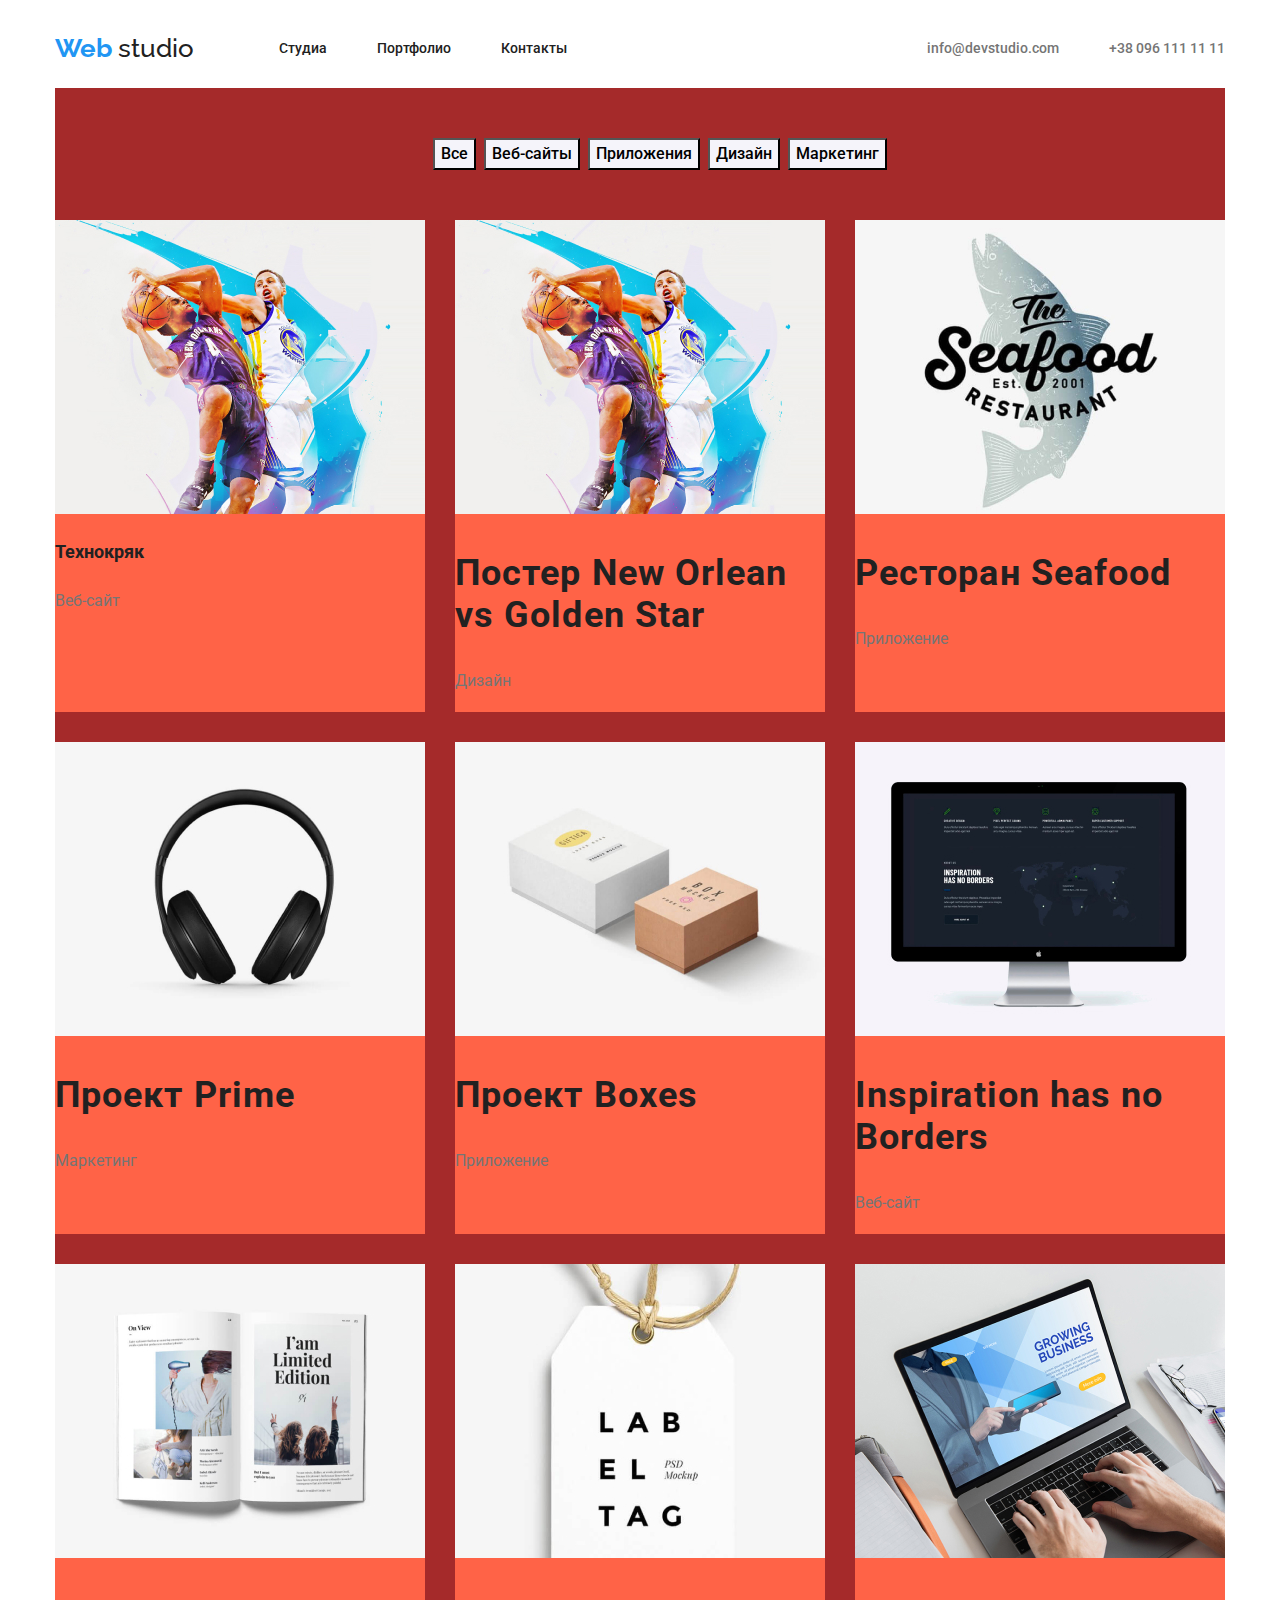
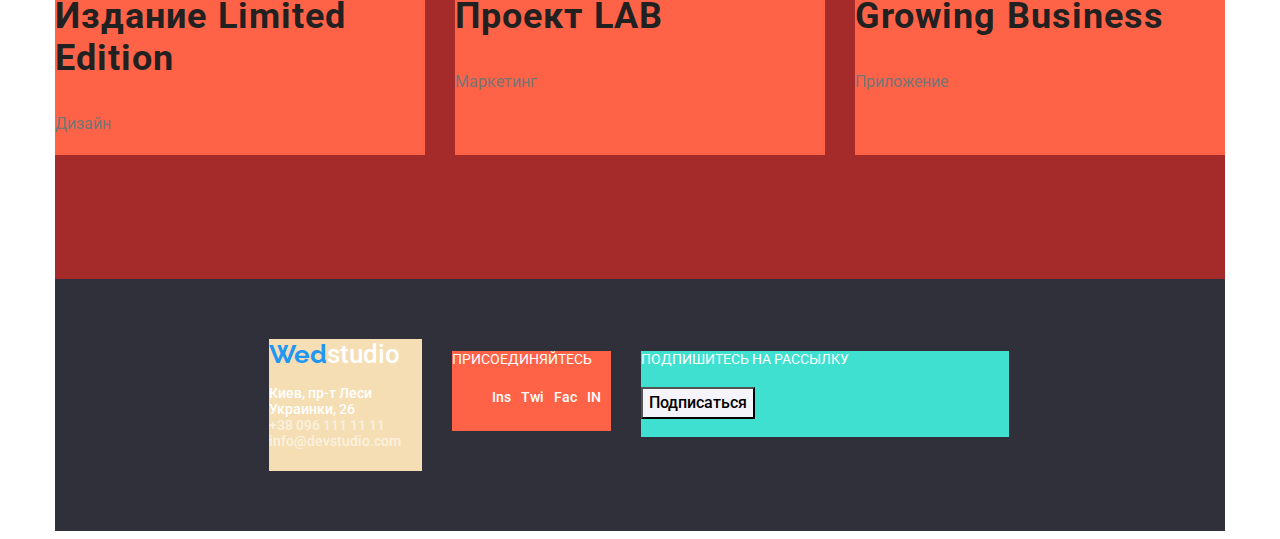
==== portfolio.html @ f9b44224 "commit5" ====
<!DOCTYPE html>
<html lang="en">
  <head>
    <meta charset="UTF-8" />
    <meta name="viewport" content="width=device-width, initial-scale=1.0" />
    <title>Portfolio</title>
    <link rel="stylesheet" href="./styles.css" />
    <link
      href="https://fonts.googleapis.com/css2?family=Raleway:wght@700&family=Roboto:wght@100;500;700;900&display=swap"
      rel="stylesheet"
    />
  </head>
  <body>
    <!--шапка страницы и навигация-->
    <header class="header">
      <div class="continer">
        <nav class="flex-header">
          <a class="header-logo" href="">
            <span class="logo-header">Web </span
            ><span class="logotyp">studio</span>
          </a>
          <ul class="site-nav list">
            <li class="header-item"><a href="" class="nav">Студиa</a></li>
            <li class="header-item">
              <a href="./portfolio.html" class="nav">Портфолио</a>
            </li>
            <li class="header-item"><a href="" class="nav">Контакты</a></li>
          </ul>

          <ul class="auth-nav list">
            <li class="header-item-second">
              <a href="mailto:info@devstudio.com" class="email"
                >info@devstudio.com</a
              >
            </li>
            <li class="header-item-second">
              <a href="tel:+380961111111" class="telefon">+38 096 111 11 11</a>
            </li>
          </ul>
        </nav>
      </div>
    </header>
    <!-- Основа сайта -->
    <main class="main">
      <div class="continer">
        <div class="flex-continier">
          <ul class="button-menu">
            <li class="button-item">
              <button type="button" class="button">Все</button>
            </li>
            <li class="button-item">
              <button type="button" class="button">Веб-сайты</button>
            </li>
            <li class="button-item">
              <button type="button" class="button">Приложения</button>
            </li>
            <li class="button-item">
              <button type="button" class="button">Дизайн</button>
            </li>
            <li class="button-item">
              <button type="button" class="button">Маркетинг</button>
            </li>
          </ul>
          <!-- Картинки  -->
          <ul class="images">
            <li class="item">
              <a class="item-links" href="">
                <img src="./images/img001.jpg" alt="Баскетболисты" />
                <h1>Технокряк</h1>
                <p>Веб-сайт</p>
                <p hidden>
                  Технокряк это современная площадка распространения
                  коронавируса. Компании используют эту платформу для цифрового
                  шпионажа и атак на защищённые сервера конкурентов
                </p>
              </a>
            </li>

            <li class="item">
              <a class="item-links" href="">
                <img src="./images/img001.jpg" alt="Баскетболисты" />
                <h2 class="item-title">Постер New Orlean vs Golden Star</h2>
                <p class="item-paragraph">Дизайн</p>
              </a>
            </li>
            <li class="item">
              <a class="item-links" href="">
                <img src="./images/img002.jpg" alt="Емблема ресторана" />
                <h2>Ресторан Seafood</h2>
                <p>Приложение</p>
              </a>
            </li>
            <li class="item">
              <img src="./images/img003.jpg" alt="Наушники" />
              <h2>Проект Prime</h2>
              <p>Маркетинг</p>
            </li>
            <li class="item">
              <img src="./images/img004.jpg" alt="Коробки" />
              <h2>Проект Boxes</h2>
              <p>Приложение</p>
            </li>
            <li class="item">
              <img src="./images/img005.jpg" alt="Монитор" />
              <h2>Inspiration has no Borders</h2>
              <p>Веб-сайт</p>
            </li>
            <li class="item">
              <img src="./images/img006.jpg" alt="Книжка" />
              <h2>Издание Limited Edition</h2>
              <p>Дизайн</p>
            </li>
            <li class="item">
              <img src="./images/img007.jpg" alt="Бирка" />
              <h2>Проект LAB</h2>
              <p>Маркетинг</p>
            </li>
            <li class="item">
              <img src="./images/img008.jpg" alt="Ноутбук" />
              <h2>Growing Business</h2>
              <p>Приложение</p>
            </li>
          </ul>
        </div>
      </div>
    </main>
    <!-- Подвал страницы -->
    <footer class="footer">
      <div class="continer">
        <div class="footer-content">
          <div class="footer-adress">
            <a href="">
              <span class="logo-footer">Wed</span
              ><span class="logo-second">studio</span></a
            >
            <address>
              <a
                href="https://goo.gl/maps/FN8on8wzA6SfPzr29"
                target="_blank"
                rel="noopener noreferrer"
                class="footer-adress footer-nav"
              >
                г. Киев, пр-т Леси Украинки, 26</a
              >
              <br />
              <a href="tel:+380961111111" class="footer-nav column"
                >+38 096 111 11 11</a
              >
              <br />
              <a href="mailto:info@devstudio.com" class="footer-nav"
                >info@devstudio.com</a
              >
              <br />
            </address>
          </div>
          <div class="footer-messenger">
            <p class="footer-text">Присоединяйтесь</p>
            <ul class="footer-mess">
              <li><a href="" class="messenger">Ins</a></li>
              <li><a href="" class="messenger">Twi</a></li>
              <li><a href="" class="messenger">Fac</a></li>
              <li><a href="" class="messenger">IN</a></li>
            </ul>
          </div>
          <div class="footer-end">
            <p class="footer-text">Подпишитесь на рассылку</p>
            <button type="button" class="button">Подписаться</button>
          </div>
        </div>
      </div>
    </footer>
  </body>
</html>
---- styles.css ----
/* Основной цвет нашего проекта */
:root {
  --primary-color: #212121;
}
:root {
  --gray-collor: #757575;
}
:root {
  --white-collor: #ffffff;
}

/* ГЛАВНАЯ СТРАНИЦА */
body {
  font-family: Roboto, sans-serif;
}

/* body {
  color: var(--primary-text-color);
	background-color: var(--primary-bg-color);
	font-family: Roboto, sans-serif;
	letter-spacing: 0.03em;
} */


h1 {
  font-family: Roboto, sans-serif;
  font-style: normal;
  font-weight: bold;
  font-size: 18px;
  line-height: 36px;
  color: var(--primary-color);
}
p {
  font-style: normal;
  font-weight: normal;
  font-size: 14px;
}
a {
  text-decoration: none;
}

ul{
  list-style: none;
}
.logo-header {
  font-family: Raleway, sans-serif;
  font-style: normal;
  font-weight: bold;
  font-size: 26px;
  color: #2196f3;
}
.logo-footer {
  font-family: Raleway, sans-serif;
  font-style: normal;
  font-weight: bold;
  font-size: 26px;
  color: #2196f3;
}
.logotyp {
  font-family: Raleway, sans-serif;
  font-size: 26px;
  color: var(--primary-color);
}
.caption {
  font-family: Roboto;
  font-style: normal;
  font-weight: 900;
  font-size: 44px;
  line-height: 60px;
  /* or 136% */
  letter-spacing: 0.06em;
  text-transform: uppercase;
  /* color: #ffffff; поставить позже то не видно на странице*/
}
.btn {
  background: #2196f3;
  color: #ffffff;
}
.headline {
  font-family: Roboto;
  font-style: normal;
  font-weight: bold;
  font-size: 14px;
  line-height: 16px;
  letter-spacing: 0.03em;
  text-transform: uppercase;
  color: var(--primary-color);
}
.desc {
  font-family: Roboto;
  font-style: normal;
  font-weight: bold;
  font-size: 14px;
  line-height: 16px;
  letter-spacing: 0.03em;
  text-transform: uppercase;
  /* color: #ffffff;  применить по окончанию*/
}
.name-team {
  font-family: Roboto;
  font-style: normal;
  font-weight: 500;
  font-size: 16px;
  line-height: 19px;
  letter-spacing: 0.03em;
  color: var(--primary-color);
}
.subject {
  font-family: Roboto;
  font-style: normal;
  font-weight: bold;
  font-size: 36px;
  line-height: 42px;
  letter-spacing: 0.03em;
  color: var(--primary-color);
}
h2,
.our-team {
  font-family: Roboto;
  font-style: normal;
  font-weight: bold;
  font-size: 36px;
  line-height: 42px;
  letter-spacing: 0.03em;
  color: var(--primary-color);
}
h2,
.our-clients {
  font-family: Roboto;
  font-style: normal;
  font-weight: bold;
  font-size: 36px;
  line-height: 42px;
  letter-spacing: 0.03em;
  color: var(--primary-color);
}
/* ПОРТФОЛИО ПОЗИЦИОНИРОВАНИЕ  HEADER */
.flex-header {
  display: flex;
  align-items: center;
}
.flex-header li {
  list-style-type: none;
}
.list {
  display: flex;
}
.site-nav.list {
 margin-top: 0px;
 margin-bottom: 0px;
padding-left: 0px;
}

.site-nav .list {
	display: flex;
	padding-top: 31px;
	padding-bottom: 31px;

	color: var(--primary-text-color);
	font-weight: 500;
	font-size: 14px;
	line-height: 1.2;
	letter-spacing: 0.02em;
}


.header-item {
  /* background-color: violet; */
  margin-right: 50px;
}
.header-item:last-child {
  margin-right: 0;
}
.header-item-second:last-child {
  margin-right: 0;
}
.header-item-second {
  /* background-color: yellowgreen; */
  justify-content: flex-end;
  margin-right: 50px;
}
.auth-nav {
  margin-left: auto;
  padding-left: 0px;
}
.logotyp {
  margin-right: 85px;
}
.logo-header .logotyp {
  padding: 25px 0;
}

/* ПОРТФОЛИО ПОЗИЦИОНИРОВАНИЕ  */
.continer {
  width: 1170px;
  padding-left: 15px;
  padding-right: 15px;
  margin-right: auto;
  margin-left: auto;
}
.flex-continier {

  background-color: brown;
}
.images{
  display: flex;
  flex-wrap: wrap;

  margin: 0px;
  padding-top: 50px;
  padding-bottom: 94px;
  padding-left: 0;
   
  list-style-type: none; 
}


.images .item {
  width: calc((100% - 60px) / 3);
  background-color: tomato;
  margin-right: 30px;
  margin-bottom: 30px;
}

.item:nth-child(3n){
  margin-right: 0;
}

.images ul {
  display: flex;
  flex-wrap: wrap;
}

/* ПОРТФОЛИО  */

.images p {
  font-family: Roboto, sans-serif;
  font-style: normal;
  font-weight: normal;
  font-size: 16px;
  line-height: 30px;
  color: var(--gray-collor);
}

.button {
  font-family: Roboto;
  font-style: normal;
  font-weight: 500;
  font-size: 16px;
  line-height: 26px;
  text-align: center;
  background: #f5f4fa;
}

.button-menu {
  display: flex;
  justify-content: center;
  padding-top: 50px;
  margin: 0px;
}

.button-item {
  margin-right: 8px;
}

.button-item:last-child {
  margin-right: 0px;
}

.main {
  font-family: Roboto;
  font-style: normal;
  font-weight: 500;
  font-size: 16px;
  line-height: 26px;
  color: var(--primary-color);
}

.button:hover {
  color: #ffffff;
  background-color: #2196f3;
}

.button:focus {
  color: #f5f4fa;
}

/* font-family: 'Raleway', sans-serif;
font-family: 'Roboto', sans-serif;
li, */

/* HEADER */
.header,
a {
  font-family: Roboto;
  font-style: normal;
  font-weight: 500;
  font-size: 14px;
}

.nav:hover {
  color: #2196f3;
}
.nav {
  display: block;
  padding-top: 32px;
 padding-bottom: 32px;
  color: var(--primary-color);
}
.telefon {
  color: var(--gray-collor);
}
.telefon:hover {
  color: #2196f3;
}
.email {
  color: var(--gray-collor);
}
.email:hover {
  color: #2196f3;
}
/* FOOTER */
.logo-footer, .logo-second{
  padding-bottom: 20px;
}

.logo-second {
  font-size: 26px;
  color: #ffffff;
}


.footer-nav {
  color: rgba(255, 255, 255, 0.6);
}

  
.footer-text {
  text-transform: uppercase;
  color: #ffffff;
  margin: 0;
}
.messenger {
  color: #ffffff;
}

/* FOOTER ПОЗИЦИОНИРОВАНИЕ */
.footer-content {
  display: flex;
  background: #2f303a;
  height: 252px;
}
.footer-mess {
  display: flex;
}
.footer-adress {
  font-size: 14px;
  color: #ffffff;
  text-decoration: none;
  background-color: wheat;
  margin-right: 30px;
  margin-bottom: 60px;
  
  margin-top: 60px;
    margin-left: 214px;
  /* /* height: 31px; */
  width: 153px; */
  background-color: #2196f3;
}

.footer-messenger,
.footer-end {
  margin-top: 72px;
}
.footer-end {
  background-color: turquoise;
  width: 570px;
  height: 86px;
  margin-right: 216px;
}
.footer-messenger {
  background-color: tomato;
  height: 80px;
  width: 206px;
  margin-right: 30px;
}
.footer-mess{
  list-style-type: none;
}
.footer-text{
  margin-bottom: 20px;
}
.messenger{
  margin-right: 10px;
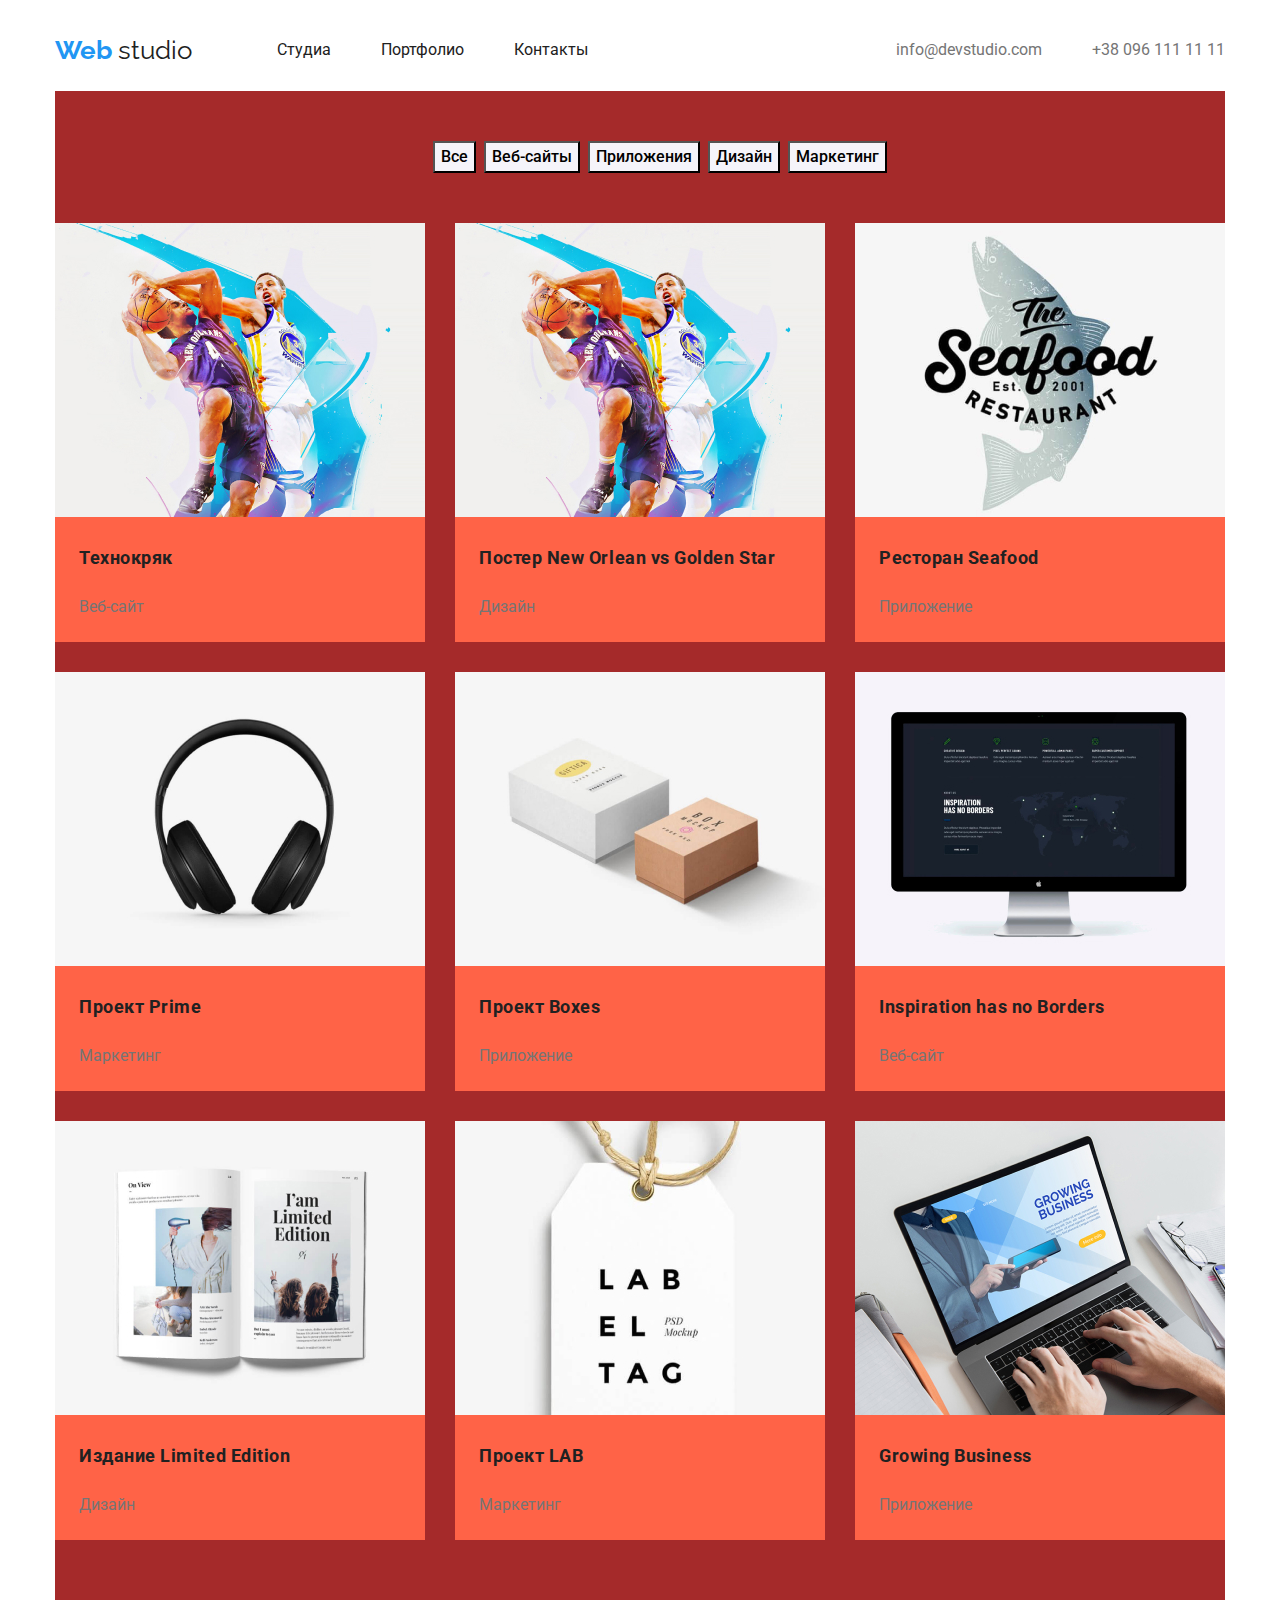
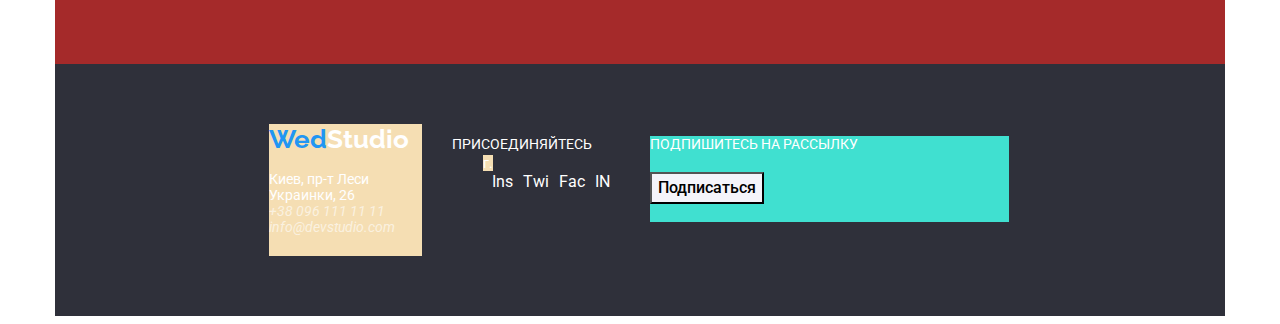
==== commit a43e7977: "commit6" ====
--- a/portfolio.html
+++ b/portfolio.html
@@ -12,7 +12,7 @@
   </head>
   <body>
     <!--шапка страницы и навигация-->
-    <header class="header">
+    <header class="headerr">
       <div class="continer">
         <nav class="flex-header">
           <a class="header-logo" href="">
@@ -20,7 +20,9 @@
             ><span class="logotyp">studio</span>
           </a>
           <ul class="site-nav list">
-            <li class="header-item"><a href="" class="nav">Студиa</a></li>
+            <li class="header-item">
+              <a href="./index.html" class="nav">Студиa</a>
+            </li>
             <li class="header-item">
               <a href="./portfolio.html" class="nav">Портфолио</a>
             </li>
@@ -42,6 +44,7 @@
     </header>
     <!-- Основа сайта -->
     <main class="main">
+      <h1 hidden>Портфолио</h1>
       <div class="continer">
         <div class="flex-continier">
           <ul class="button-menu">
@@ -66,7 +69,7 @@
             <li class="item">
               <a class="item-links" href="">
                 <img src="./images/img001.jpg" alt="Баскетболисты" />
-                <h1>Технокряк</h1>
+                <h2>Технокряк</h2>
                 <p>Веб-сайт</p>
                 <p hidden>
                   Технокряк это современная площадка распространения
@@ -91,34 +94,46 @@
               </a>
             </li>
             <li class="item">
-              <img src="./images/img003.jpg" alt="Наушники" />
-              <h2>Проект Prime</h2>
-              <p>Маркетинг</p>
+              <a class="item-links" href="">
+                <img src="./images/img003.jpg" alt="Наушники" />
+                <h2>Проект Prime</h2>
+                <p>Маркетинг</p>
+              </a>
             </li>
             <li class="item">
-              <img src="./images/img004.jpg" alt="Коробки" />
-              <h2>Проект Boxes</h2>
-              <p>Приложение</p>
+              <a class="item-links" href="">
+                <img src="./images/img004.jpg" alt="Коробки" />
+                <h2>Проект Boxes</h2>
+                <p>Приложение</p>
+              </a>
             </li>
             <li class="item">
-              <img src="./images/img005.jpg" alt="Монитор" />
-              <h2>Inspiration has no Borders</h2>
-              <p>Веб-сайт</p>
+              <a class="item-links" href="">
+                <img src="./images/img005.jpg" alt="Монитор" />
+                <h2>Inspiration has no Borders</h2>
+                <p>Веб-сайт</p>
+              </a>
             </li>
             <li class="item">
-              <img src="./images/img006.jpg" alt="Книжка" />
-              <h2>Издание Limited Edition</h2>
-              <p>Дизайн</p>
+              <a class="item-links" href="">
+                <img src="./images/img006.jpg" alt="Книжка" />
+                <h2>Издание Limited Edition</h2>
+                <p>Дизайн</p>
+              </a>
             </li>
             <li class="item">
-              <img src="./images/img007.jpg" alt="Бирка" />
-              <h2>Проект LAB</h2>
-              <p>Маркетинг</p>
+              <a class="item-links" href="">
+                <img src="./images/img007.jpg" alt="Бирка" />
+                <h2>Проект LAB</h2>
+                <p>Маркетинг</p>
+              </a>
             </li>
             <li class="item">
-              <img src="./images/img008.jpg" alt="Ноутбук" />
-              <h2>Growing Business</h2>
-              <p>Приложение</p>
+              <a class="item-links" href="">
+                <img src="./images/img008.jpg" alt="Ноутбук" />
+                <h2>Growing Business</h2>
+                <p>Приложение</p>
+              </a>
             </li>
           </ul>
         </div>
@@ -129,11 +144,17 @@
       <div class="continer">
         <div class="footer-content">
           <div class="footer-adress">
-            <a href="">
-              <span class="logo-footer">Wed</span
-              ><span class="logo-second">studio</span></a
-            >
             <address>
+              <a href="">
+                <span class="logo-footer">Wed</span
+                ><span class="logo-second">Studio</span></a
+              >
+              <br />
+              <!-- 
+              <p class="footer-adress footer-nav">
+                г. Киев, пр-т Леси Украинки, 26
+              </p> -->
+
               <a
                 href="https://goo.gl/maps/FN8on8wzA6SfPzr29"
                 target="_blank"
@@ -141,13 +162,13 @@
                 class="footer-adress footer-nav"
               >
                 г. Киев, пр-т Леси Украинки, 26</a
-              >
-              <br />
-              <a href="tel:+380961111111" class="footer-nav column"
+              ><br />
+
+              <a class="footer-nav column" href="tel:+380961111111"
                 >+38 096 111 11 11</a
               >
               <br />
-              <a href="mailto:info@devstudio.com" class="footer-nav"
+              <a class="footer-nav" href="mailto:info@devstudio.com"
                 >info@devstudio.com</a
               >
               <br />
--- a/styles.css
+++ b/styles.css
@@ -134,7 +134,27 @@
   letter-spacing: 0.03em;
   color: var(--primary-color);
 }
+.images h2{
+  font-family: Roboto;
+font-style: normal;
+font-weight: bold;
+font-size: 18px;
+line-height: 36px;
+margin-left: 24px;
+margin-bottom: 4px;
+}
+.images p{
+  margin-left: 24px;
+  margin-bottom: 20px;
+}
 /* ПОРТФОЛИО ПОЗИЦИОНИРОВАНИЕ  HEADER */
+/* .logo-header .logotyp{
+  font-family: Raleway;
+font-style: normal;
+font-weight: bold;
+font-size: 26px;
+line-height: 31px;
+} */
 .flex-header {
   display: flex;
   align-items: center;
@@ -290,8 +310,7 @@
 li, */
 
 /* HEADER */
-.header,
-a {
+.header a {
   font-family: Roboto;
   font-style: normal;
   font-weight: 500;
@@ -309,18 +328,30 @@
 }
 .telefon {
   color: var(--gray-collor);
+  padding-top: 32px;
+ padding-bottom: 32px;
 }
 .telefon:hover {
+  
   color: #2196f3;
 }
 .email {
   color: var(--gray-collor);
+  padding-top: 32px;
+ padding-bottom: 32px;
 }
 .email:hover {
+  
   color: #2196f3;
 }
 /* FOOTER */
 .logo-footer, .logo-second{
+  font-family: Raleway;
+font-style: normal;
+font-weight: bold;
+font-size: 26px;
+line-height: 31px;
+
   padding-bottom: 20px;
 }
 
@@ -331,6 +362,7 @@
 
 
 .footer-nav {
+  
   color: rgba(255, 255, 255, 0.6);
 }
 
@@ -354,7 +386,14 @@
   display: flex;
 }
 .footer-adress {
-  font-size: 14px;
+  font-family: Roboto;
+font-style: normal;
+font-weight: normal;
+font-size: 14px;
+/* line-height: 24px; */
+
+
+  
   color: #ffffff;
   text-decoration: none;
   background-color: wheat;
@@ -363,7 +402,7 @@
   
   margin-top: 60px;
     margin-left: 214px;
-  /* /* height: 31px; */
+  
   width: 153px; */
   background-color: #2196f3;
 }
@@ -377,12 +416,14 @@
   width: 570px;
   height: 86px;
   margin-right: 216px;
+  margin-bottom: 94px;
 }
 .footer-messenger {
-  background-color: tomato;
+  /* background-color: tomato; */
   height: 80px;
   width: 206px;
   margin-right: 30px;
+  margin-bottom: 100px;
 }
 .footer-mess{
   list-style-type: none;
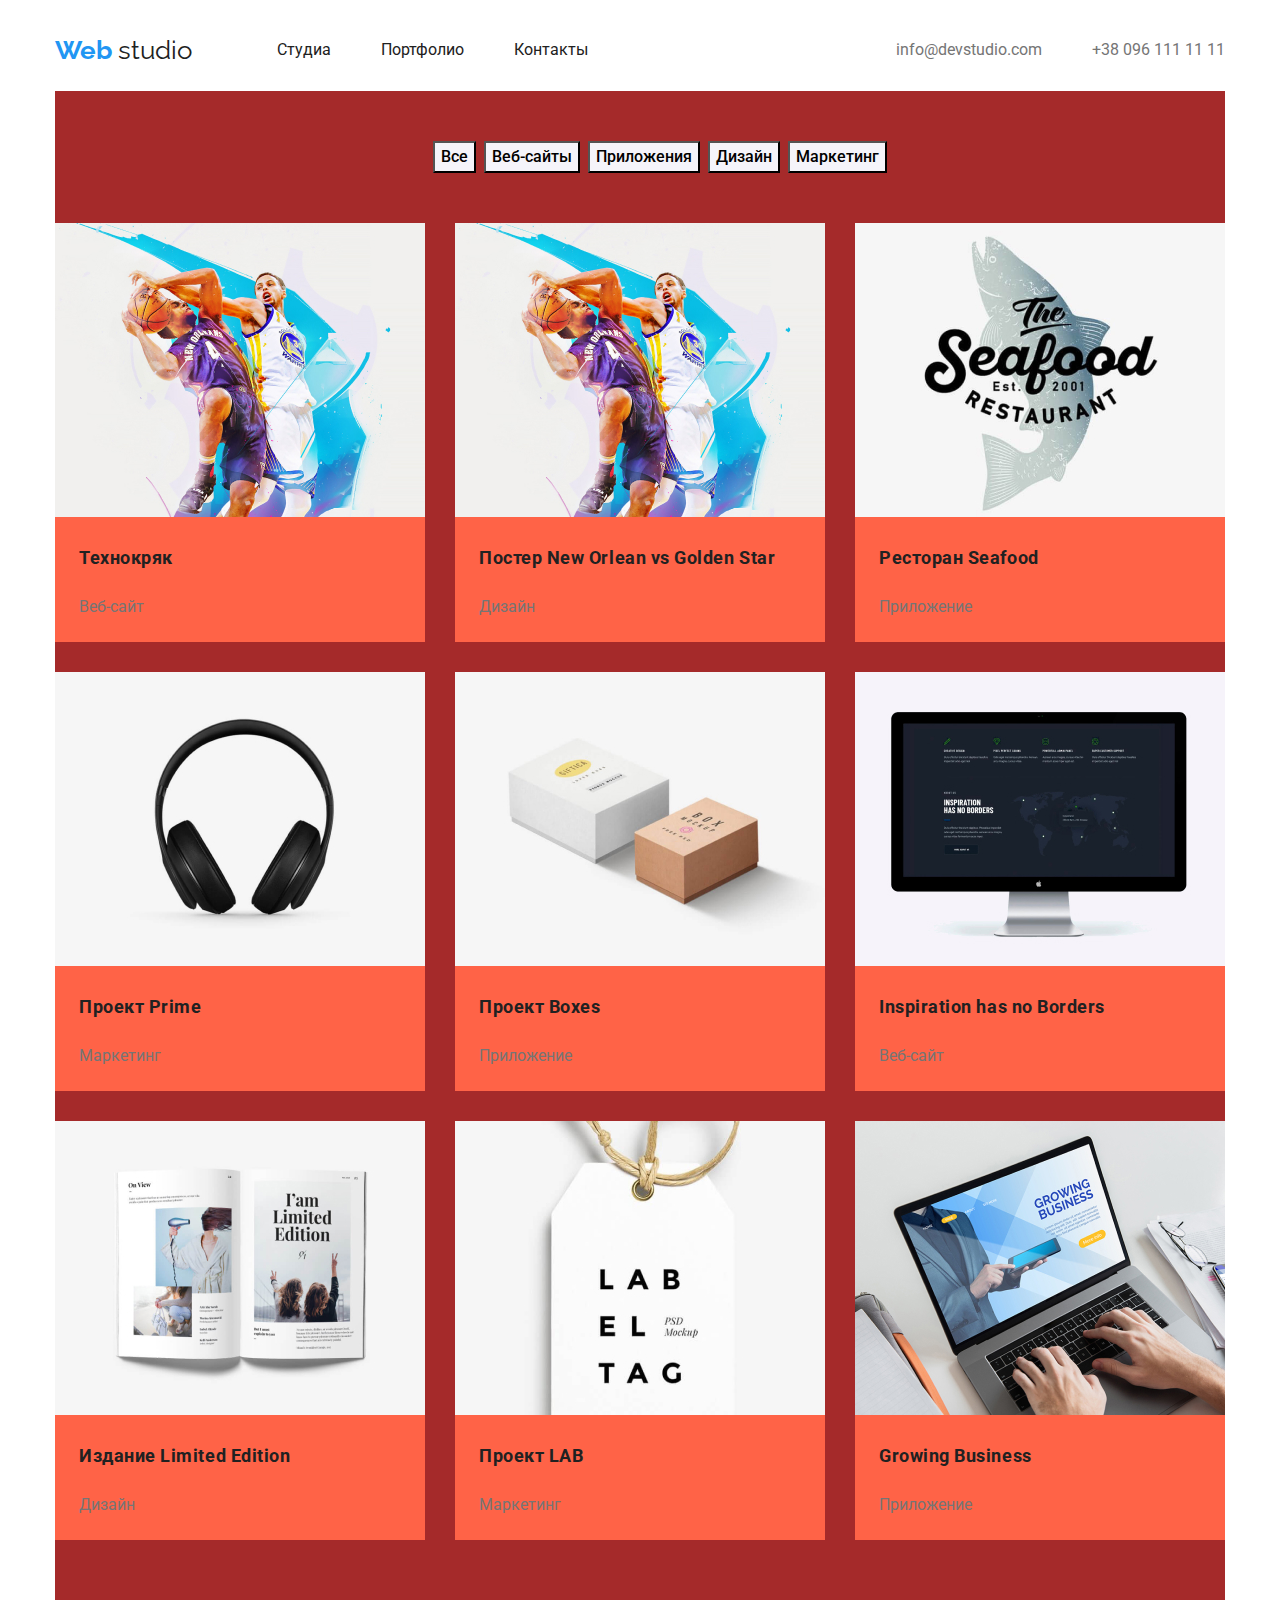
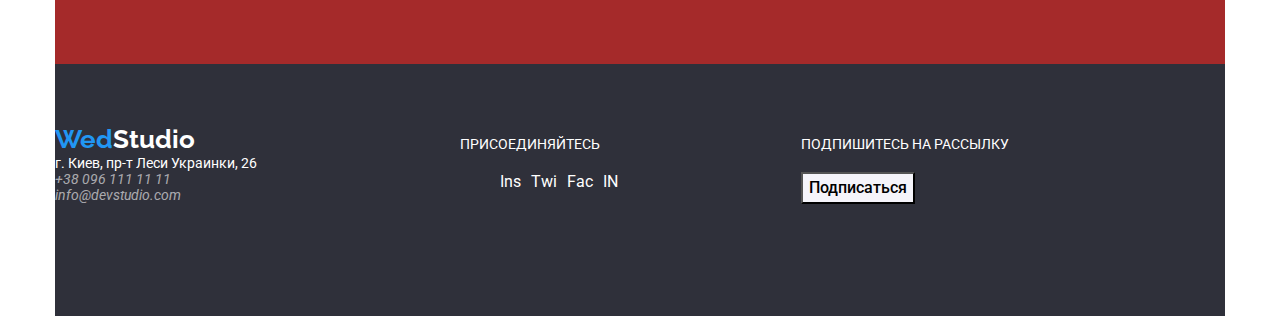
==== commit b840be18: "commit7" ====
--- a/portfolio.html
+++ b/portfolio.html
@@ -150,11 +150,6 @@
                 ><span class="logo-second">Studio</span></a
               >
               <br />
-              <!-- 
-              <p class="footer-adress footer-nav">
-                г. Киев, пр-т Леси Украинки, 26
-              </p> -->
-
               <a
                 href="https://goo.gl/maps/FN8on8wzA6SfPzr29"
                 target="_blank"
@@ -164,7 +159,7 @@
                 г. Киев, пр-т Леси Украинки, 26</a
               ><br />
 
-              <a class="footer-nav column" href="tel:+380961111111"
+              <a class="footer-nav" href="tel:+380961111111"
                 >+38 096 111 11 11</a
               >
               <br />
--- a/styles.css
+++ b/styles.css
@@ -21,7 +21,6 @@
 	letter-spacing: 0.03em;
 } */
 
-
 h1 {
   font-family: Roboto, sans-serif;
   font-style: normal;
@@ -39,7 +38,7 @@
   text-decoration: none;
 }
 
-ul{
+ul {
   list-style: none;
 }
 .logo-header {
@@ -134,16 +133,16 @@
   letter-spacing: 0.03em;
   color: var(--primary-color);
 }
-.images h2{
-  font-family: Roboto;
-font-style: normal;
-font-weight: bold;
-font-size: 18px;
-line-height: 36px;
-margin-left: 24px;
-margin-bottom: 4px;
-}
-.images p{
+.images h2 {
+  font-family: Roboto;
+  font-style: normal;
+  font-weight: bold;
+  font-size: 18px;
+  line-height: 36px;
+  margin-left: 24px;
+  margin-bottom: 4px;
+}
+.images p {
   margin-left: 24px;
   margin-bottom: 20px;
 }
@@ -166,23 +165,22 @@
   display: flex;
 }
 .site-nav.list {
- margin-top: 0px;
- margin-bottom: 0px;
-padding-left: 0px;
+  margin-top: 0px;
+  margin-bottom: 0px;
+  padding-left: 0px;
 }
 
 .site-nav .list {
-	display: flex;
-	padding-top: 31px;
-	padding-bottom: 31px;
-
-	color: var(--primary-text-color);
-	font-weight: 500;
-	font-size: 14px;
-	line-height: 1.2;
-	letter-spacing: 0.02em;
-}
-
+  display: flex;
+  padding-top: 31px;
+  padding-bottom: 31px;
+
+  color: var(--primary-text-color);
+  font-weight: 500;
+  font-size: 14px;
+  line-height: 1.2;
+  letter-spacing: 0.02em;
+}
 
 .header-item {
   /* background-color: violet; */
@@ -219,10 +217,9 @@
   margin-left: auto;
 }
 .flex-continier {
-
   background-color: brown;
 }
-.images{
+.images {
   display: flex;
   flex-wrap: wrap;
 
@@ -230,10 +227,9 @@
   padding-top: 50px;
   padding-bottom: 94px;
   padding-left: 0;
-   
-  list-style-type: none; 
-}
-
+
+  list-style-type: none;
+}
 
 .images .item {
   width: calc((100% - 60px) / 3);
@@ -242,7 +238,7 @@
   margin-bottom: 30px;
 }
 
-.item:nth-child(3n){
+.item:nth-child(3n) {
   margin-right: 0;
 }
 
@@ -323,36 +319,33 @@
 .nav {
   display: block;
   padding-top: 32px;
- padding-bottom: 32px;
+  padding-bottom: 32px;
   color: var(--primary-color);
 }
 .telefon {
   color: var(--gray-collor);
   padding-top: 32px;
- padding-bottom: 32px;
+  padding-bottom: 32px;
 }
 .telefon:hover {
-  
   color: #2196f3;
 }
 .email {
   color: var(--gray-collor);
   padding-top: 32px;
- padding-bottom: 32px;
+  padding-bottom: 32px;
 }
 .email:hover {
-  
   color: #2196f3;
 }
 /* FOOTER */
-.logo-footer, .logo-second{
+.logo-footer,
+.logo-second {
   font-family: Raleway;
-font-style: normal;
-font-weight: bold;
-font-size: 26px;
-line-height: 31px;
-
-  padding-bottom: 20px;
+  font-style: normal;
+  font-weight: bold;
+  font-size: 26px;
+  line-height: 31px;
 }
 
 .logo-second {
@@ -360,13 +353,10 @@
   color: #ffffff;
 }
 
-
 .footer-nav {
-  
   color: rgba(255, 255, 255, 0.6);
 }
 
-  
 .footer-text {
   text-transform: uppercase;
   color: #ffffff;
@@ -379,6 +369,7 @@
 /* FOOTER ПОЗИЦИОНИРОВАНИЕ */
 .footer-content {
   display: flex;
+  justify-content: space-between;
   background: #2f303a;
   height: 252px;
 }
@@ -387,24 +378,20 @@
 }
 .footer-adress {
   font-family: Roboto;
-font-style: normal;
-font-weight: normal;
-font-size: 14px;
-/* line-height: 24px; */
-
-
-  
+  font-style: normal;
+  font-weight: normal;
+  font-size: 14px;
+  /* line-height: 24px; */
+
   color: #ffffff;
   text-decoration: none;
-  background-color: wheat;
+  /* background-color: wheat; */
   margin-right: 30px;
   margin-bottom: 60px;
-  
+
   margin-top: 60px;
-    margin-left: 214px;
-  
-  width: 153px; */
-  background-color: #2196f3;
+
+  /* background-color: #2196f3; */
 }
 
 .footer-messenger,
@@ -412,26 +399,60 @@
   margin-top: 72px;
 }
 .footer-end {
-  background-color: turquoise;
-  width: 570px;
-  height: 86px;
+  /* background-color: turquoise; */
+
   margin-right: 216px;
   margin-bottom: 94px;
 }
 .footer-messenger {
   /* background-color: tomato; */
-  height: 80px;
-  width: 206px;
+
   margin-right: 30px;
   margin-bottom: 100px;
 }
-.footer-mess{
+.footer-mess {
   list-style-type: none;
 }
-.footer-text{
+.footer-text {
   margin-bottom: 20px;
 }
-.messenger{
+.messenger {
   margin-right: 10px;
-  
-
+
+  /* INDEX.HTML ПОЗИЦИОНИРОВАНИЕ MAIN */
+  .section-service {
+    background-color: #ff4331;
+  }
+}
+.caption {
+  padding-bottom: 200px;
+  padding-top: 200px;
+  text-align: center;
+  background-color: #757575;
+  width: 1600px;
+  height: 600px;
+  position: absolute;
+  color: var(--white-collor);
+}
+.btn-centr {
+  /* background: #2196f3;
+  color: #ffffff;
+  position: absolute;
+width: 136px;
+height: 30px;
+left: 732px;
+top: 440px;
+
+font-family: Roboto;
+font-style: normal;
+font-weight: bold;
+font-size: 16px;
+line-height: 30px;
+/* identical to box height, or 187% */
+
+display: flex;
+align-items: center;
+text-align: center;
+letter-spacing: 0.06em; */
+
+
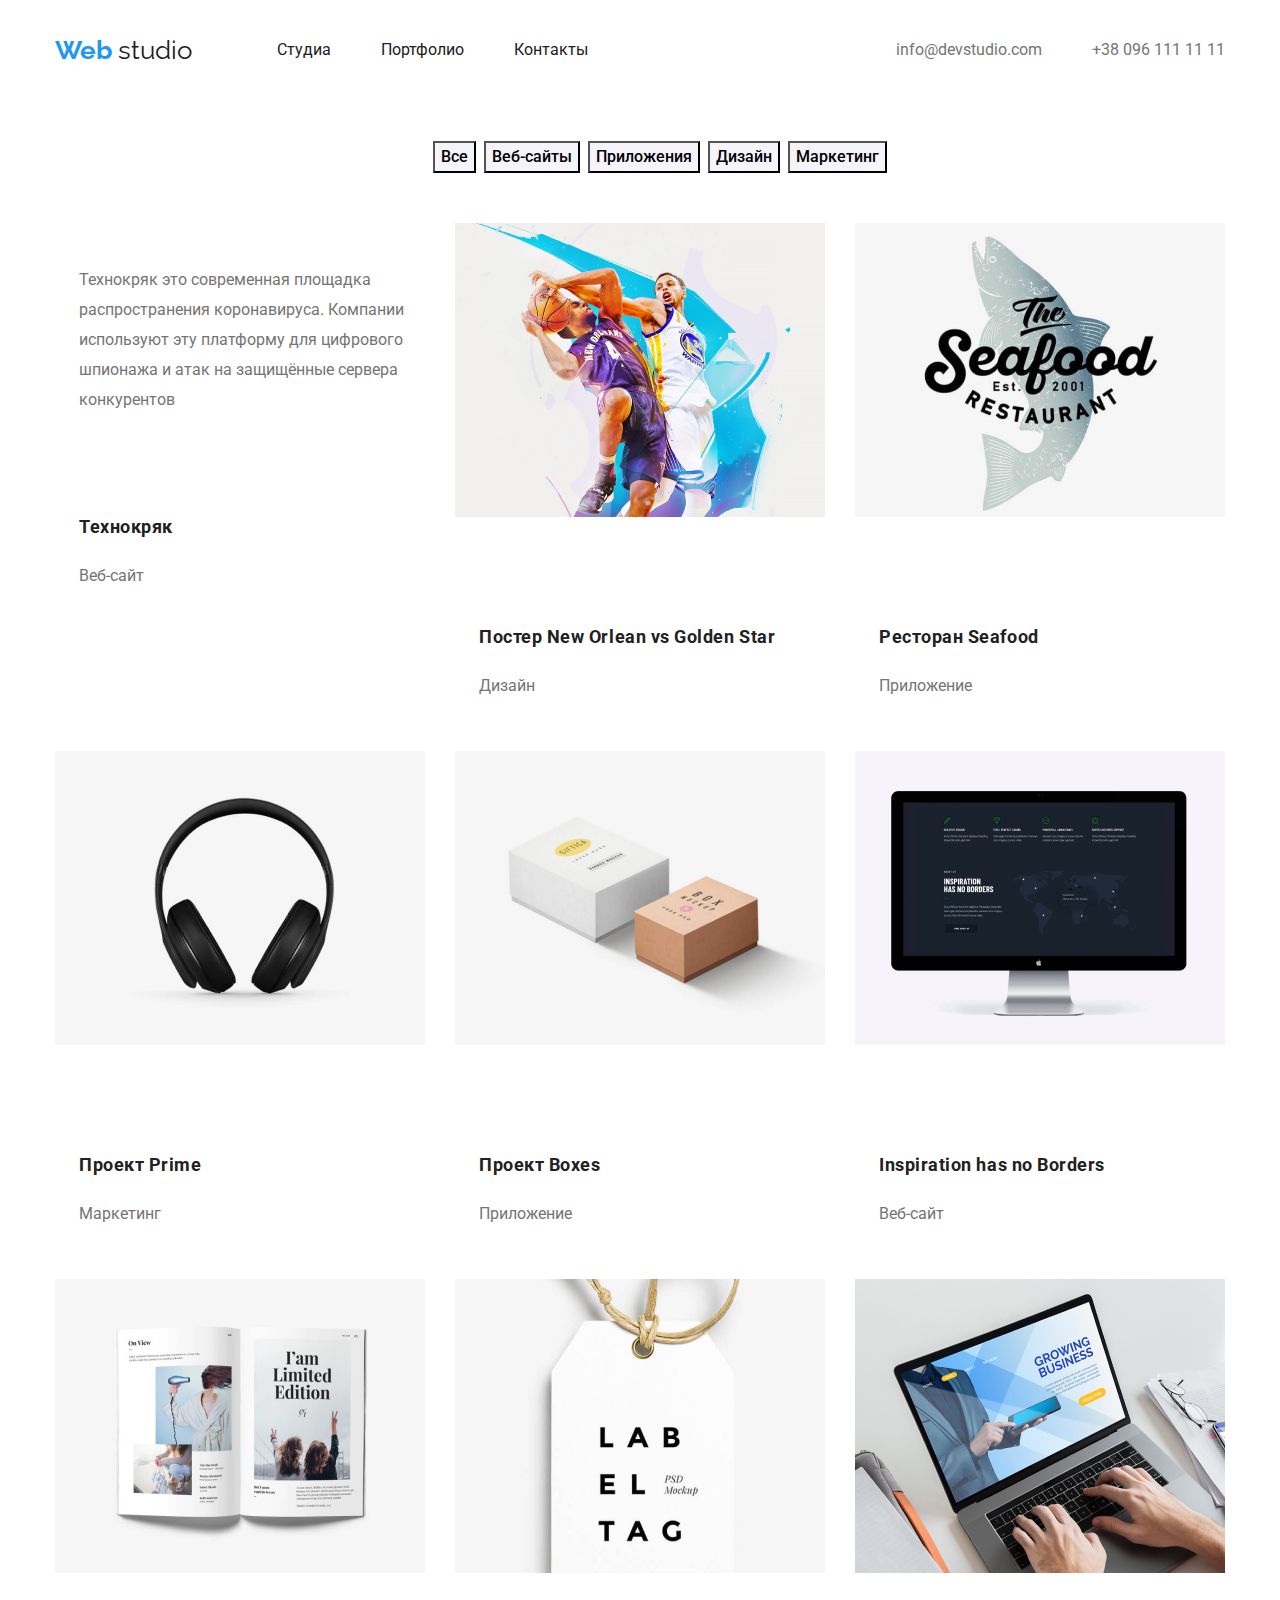
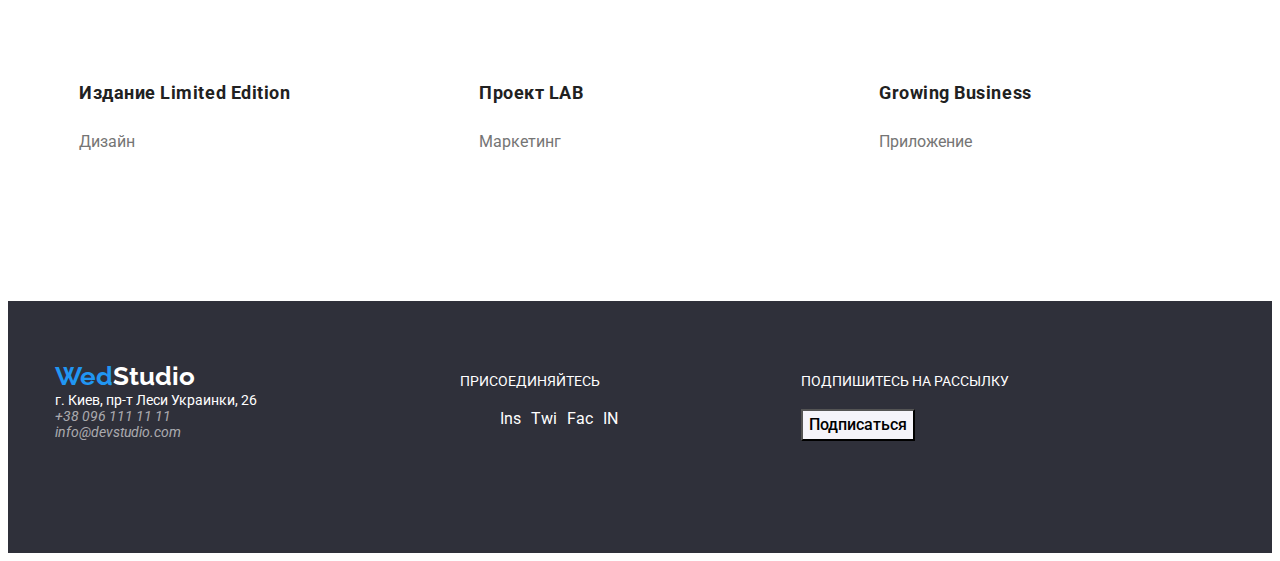
==== commit 2b0229f3: "commit10" ====
--- a/portfolio.html
+++ b/portfolio.html
@@ -68,14 +68,14 @@
           <ul class="images">
             <li class="item">
               <a class="item-links" href="">
-                <img src="./images/img001.jpg" alt="Баскетболисты" />
-                <h2>Технокряк</h2>
-                <p>Веб-сайт</p>
-                <p hidden>
+                <img src="#" alt="" />
+                <p>
                   Технокряк это современная площадка распространения
                   коронавируса. Компании используют эту платформу для цифрового
                   шпионажа и атак на защищённые сервера конкурентов
                 </p>
+                <h2>Технокряк</h2>
+                <p>Веб-сайт</p>
               </a>
             </li>
 
--- a/styles.css
+++ b/styles.css
@@ -84,6 +84,32 @@
   letter-spacing: 0.03em;
   text-transform: uppercase;
   color: var(--primary-color);
+
+  margin-top: 30px;
+  margin-bottom: 10px;
+}
+.headline p {
+  font-family: Roboto;
+  font-style: normal;
+  font-weight: normal;
+  font-size: 14px;
+  line-height: 24px;
+
+  letter-spacing: 0.03em;
+
+  color: #757575;
+}
+.text-aggregate {
+  font-weight: normal;
+  font-size: 14px;
+  line-height: 24px;
+
+  letter-spacing: 0.03em;
+
+  color: #757575;
+}
+.text-aggregate:last-child {
+  margin-right: 0;
 }
 .desc {
   font-family: Roboto;
@@ -93,7 +119,9 @@
   line-height: 16px;
   letter-spacing: 0.03em;
   text-transform: uppercase;
+
   /* color: #ffffff;  применить по окончанию*/
+  text-align: center;
 }
 .name-team {
   font-family: Roboto;
@@ -103,6 +131,7 @@
   line-height: 19px;
   letter-spacing: 0.03em;
   color: var(--primary-color);
+  text-align: center;
 }
 .subject {
   font-family: Roboto;
@@ -112,6 +141,10 @@
   line-height: 42px;
   letter-spacing: 0.03em;
   color: var(--primary-color);
+  text-align: center;
+
+  margin-top: 94px;
+  margin-bottom: 50px;
 }
 h2,
 .our-team {
@@ -122,6 +155,7 @@
   line-height: 42px;
   letter-spacing: 0.03em;
   color: var(--primary-color);
+  text-align: center;
 }
 h2,
 .our-clients {
@@ -132,7 +166,12 @@
   line-height: 42px;
   letter-spacing: 0.03em;
   color: var(--primary-color);
-}
+  margin-top: 94px;
+  margin-bottom: 50px;
+}
+
+
+
 .images h2 {
   font-family: Roboto;
   font-style: normal;
@@ -141,6 +180,7 @@
   line-height: 36px;
   margin-left: 24px;
   margin-bottom: 4px;
+  text-align: left;
 }
 .images p {
   margin-left: 24px;
@@ -209,6 +249,9 @@
 }
 
 /* ПОРТФОЛИО ПОЗИЦИОНИРОВАНИЕ  */
+.items{
+  padding: 0;
+}
 .continer {
   width: 1170px;
   padding-left: 15px;
@@ -216,10 +259,8 @@
   margin-right: auto;
   margin-left: auto;
 }
-.flex-continier {
-  background-color: brown;
-}
-.images {
+
+.images  {
   display: flex;
   flex-wrap: wrap;
 
@@ -233,8 +274,7 @@
 
 .images .item {
   width: calc((100% - 60px) / 3);
-  background-color: tomato;
-  margin-right: 30px;
+    margin-right: 30px;
   margin-bottom: 30px;
 }
 
@@ -346,6 +386,7 @@
   font-weight: bold;
   font-size: 26px;
   line-height: 31px;
+ 
 }
 
 .logo-second {
@@ -355,7 +396,10 @@
 
 .footer-nav {
   color: rgba(255, 255, 255, 0.6);
-}
+ 
+}
+
+
 
 .footer-text {
   text-transform: uppercase;
@@ -364,6 +408,9 @@
 }
 .messenger {
   color: #ffffff;
+}
+.team-hover:hover {
+  background: #f5f4fa;
 }
 
 /* FOOTER ПОЗИЦИОНИРОВАНИЕ */
@@ -418,41 +465,93 @@
 }
 .messenger {
   margin-right: 10px;
-
-  /* INDEX.HTML ПОЗИЦИОНИРОВАНИЕ MAIN */
-  .section-service {
-    background-color: #ff4331;
-  }
-}
-.caption {
+}
+
+/* INDEX.HTML ПОЗИЦИОНИРОВАНИЕ MAIN */
+.section.service {
+  padding-top: 200px;
   padding-bottom: 200px;
-  padding-top: 200px;
-  text-align: center;
-  background-color: #757575;
-  width: 1600px;
-  height: 600px;
-  position: absolute;
+
+  text-align: center;
+  background-color: gray;
+}
+.btn-centr {
+  width: 200px;
+  height: 50px;
+  background: #2196f3;
+
   color: var(--white-collor);
 }
-.btn-centr {
-  /* background: #2196f3;
-  color: #ffffff;
-  position: absolute;
-width: 136px;
-height: 30px;
-left: 732px;
-top: 440px;
-
-font-family: Roboto;
-font-style: normal;
-font-weight: bold;
-font-size: 16px;
-line-height: 30px;
-/* identical to box height, or 187% */
-
-display: flex;
-align-items: center;
-text-align: center;
-letter-spacing: 0.06em; */
-
-
+.section .elements {
+  width: calc((100% - 90px) / 4);
+}
+.aggregate {
+  display: flex;
+  margin-top: 90px;
+}
+
+.bacground {
+  display: flex;
+  justify-content: center;
+
+  width: 270px;
+  height: 120px;
+  background-color: #f5f4fa;
+}
+.applications {
+  display: flex;
+}
+
+.applications .content-java {
+  width: calc((100% - 60px) / 2);
+  margin-right: 30px;
+}
+/* OUR_TEAM */
+.continer .team {
+}
+.workers {
+  display: flex;
+}
+.workers p {
+  font-family: Roboto;
+  font-style: normal;
+  font-weight: normal;
+  font-size: 16px;
+  line-height: 19px;
+
+  text-align: center;
+  letter-spacing: 0.03em;
+  text-align: center;
+
+  color: #757575;
+}
+.continer .people {
+  width: calc((100% - 90px) / 3);
+  margin-right: 30px;
+}
+.people ul {
+  display: flex;
+  justify-content: space-around;
+}
+.people li {
+  margin-right: 10px;
+}
+
+
+.regular-clients {
+  display: flex;
+}
+.regular-clients{
+  margin-bottom: 94px;
+}
+.svg{
+  width: calc((100% - 150px ) / 6));
+  margin-right: 30px;
+}
+.svg:last-child{
+  margin-right: 0;
+}
+.footer{
+  background: #2F303A;
+
+}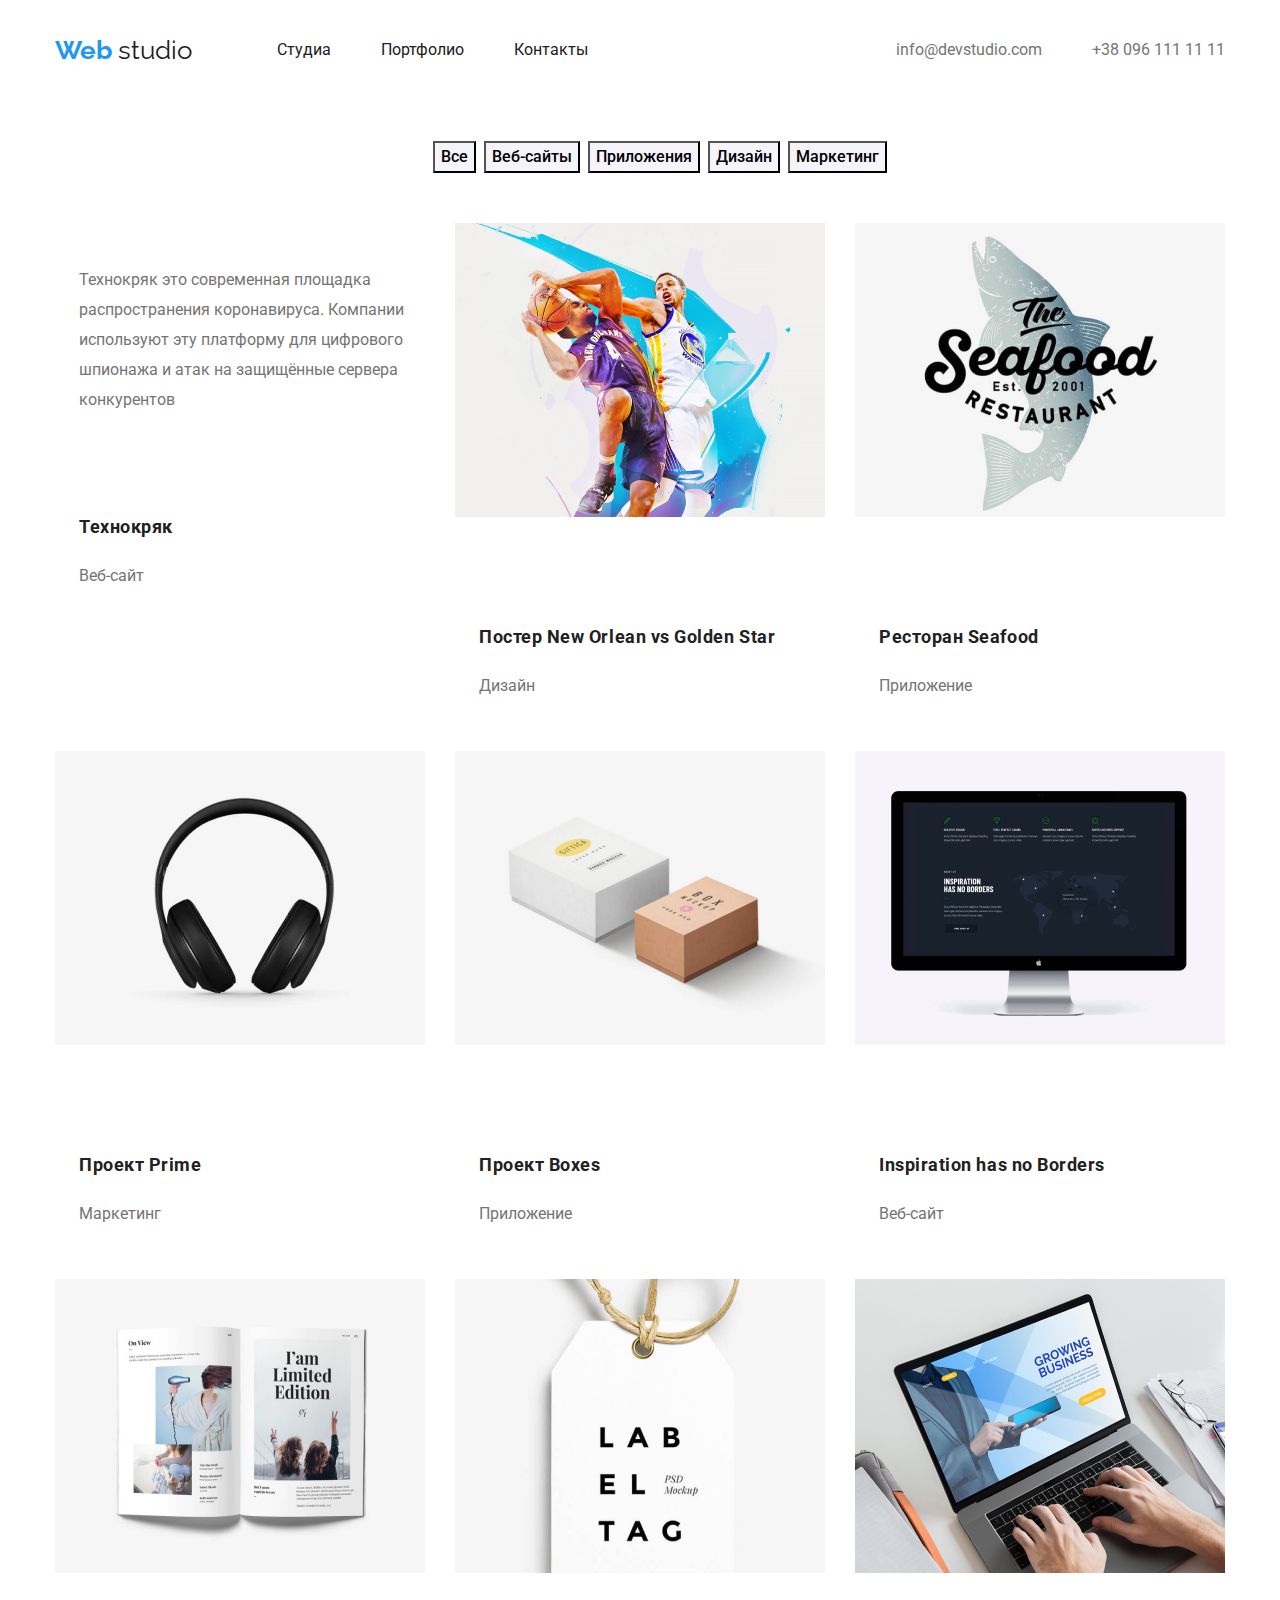
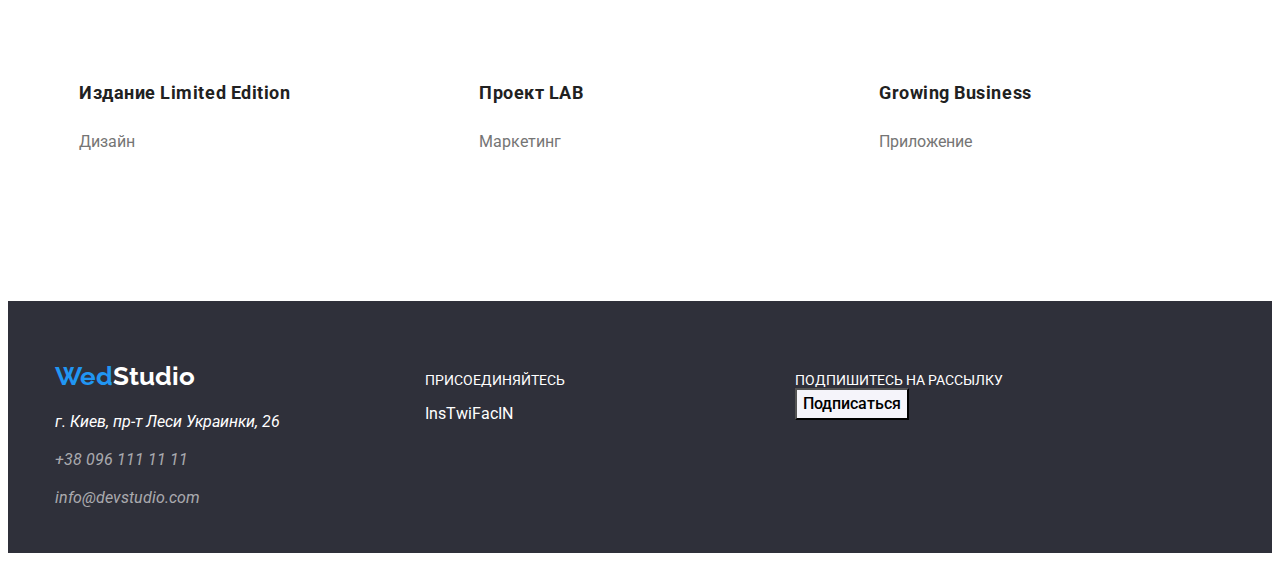
==== commit 4e11cd98: "commit12" ====
--- a/portfolio.html
+++ b/portfolio.html
@@ -143,7 +143,7 @@
     <footer class="footer">
       <div class="continer">
         <div class="footer-content">
-          <div class="footer-adress">
+          <div class="footer-adress calc">
             <address>
               <a href="">
                 <span class="logo-footer">Wed</span
@@ -154,7 +154,7 @@
                 href="https://goo.gl/maps/FN8on8wzA6SfPzr29"
                 target="_blank"
                 rel="noopener noreferrer"
-                class="footer-adress footer-nav"
+                class="footer-nav top"
               >
                 г. Киев, пр-т Леси Украинки, 26</a
               ><br />
@@ -169,16 +169,16 @@
               <br />
             </address>
           </div>
-          <div class="footer-messenger">
+          <div class="footer-messenger calc">
             <p class="footer-text">Присоединяйтесь</p>
-            <ul class="footer-mess">
+            <ul class="footer-mess items">
               <li><a href="" class="messenger">Ins</a></li>
               <li><a href="" class="messenger">Twi</a></li>
               <li><a href="" class="messenger">Fac</a></li>
               <li><a href="" class="messenger">IN</a></li>
             </ul>
           </div>
-          <div class="footer-end">
+          <div class="footer-end calc">
             <p class="footer-text">Подпишитесь на рассылку</p>
             <button type="button" class="button">Подписаться</button>
           </div>
--- a/styles.css
+++ b/styles.css
@@ -103,6 +103,7 @@
   font-weight: normal;
   font-size: 14px;
   line-height: 24px;
+ 
 
   letter-spacing: 0.03em;
 
@@ -386,8 +387,9 @@
   font-weight: bold;
   font-size: 26px;
   line-height: 31px;
- 
-}
+  display:inline-block;
+  padding-top: 60px;
+ }
 
 .logo-second {
   font-size: 26px;
@@ -395,10 +397,9 @@
 }
 
 .footer-nav {
+  display: block;
   color: rgba(255, 255, 255, 0.6);
- 
-}
-
+}
 
 
 .footer-text {
@@ -416,56 +417,23 @@
 /* FOOTER ПОЗИЦИОНИРОВАНИЕ */
 .footer-content {
   display: flex;
-  justify-content: space-between;
-  background: #2f303a;
   height: 252px;
-}
-.footer-mess {
-  display: flex;
-}
-.footer-adress {
-  font-family: Roboto;
-  font-style: normal;
-  font-weight: normal;
-  font-size: 14px;
-  /* line-height: 24px; */
-
-  color: #ffffff;
-  text-decoration: none;
-  /* background-color: wheat; */
-  margin-right: 30px;
-  margin-bottom: 60px;
-
-  margin-top: 60px;
-
-  /* background-color: #2196f3; */
-}
-
-.footer-messenger,
-.footer-end {
-  margin-top: 72px;
-}
-.footer-end {
-  /* background-color: turquoise; */
-
-  margin-right: 216px;
-  margin-bottom: 94px;
-}
-.footer-messenger {
-  /* background-color: tomato; */
-
-  margin-right: 30px;
-  margin-bottom: 100px;
-}
-.footer-mess {
-  list-style-type: none;
-}
-.footer-text {
-  margin-bottom: 20px;
-}
-.messenger {
-  margin-right: 10px;
-}
+  align-items: baseline;
+  }
+  .calc{
+    width: calc((100% - 60px) / 3);
+    /* padding-top: 60px; */
+  }
+  .footer-mess{
+    display: flex;
+  }
+  .top{
+  margin-top: 20px;
+  color:var(--white-collor);
+}
+
+
+
 
 /* INDEX.HTML ПОЗИЦИОНИРОВАНИЕ MAIN */
 .section.service {
@@ -485,6 +453,11 @@
 .section .elements {
   width: calc((100% - 90px) / 4);
 }
+.detals{
+  width: 270px;
+  margin-right: 30px;
+/* height: 75px; */
+}
 .aggregate {
   display: flex;
   margin-top: 90px;
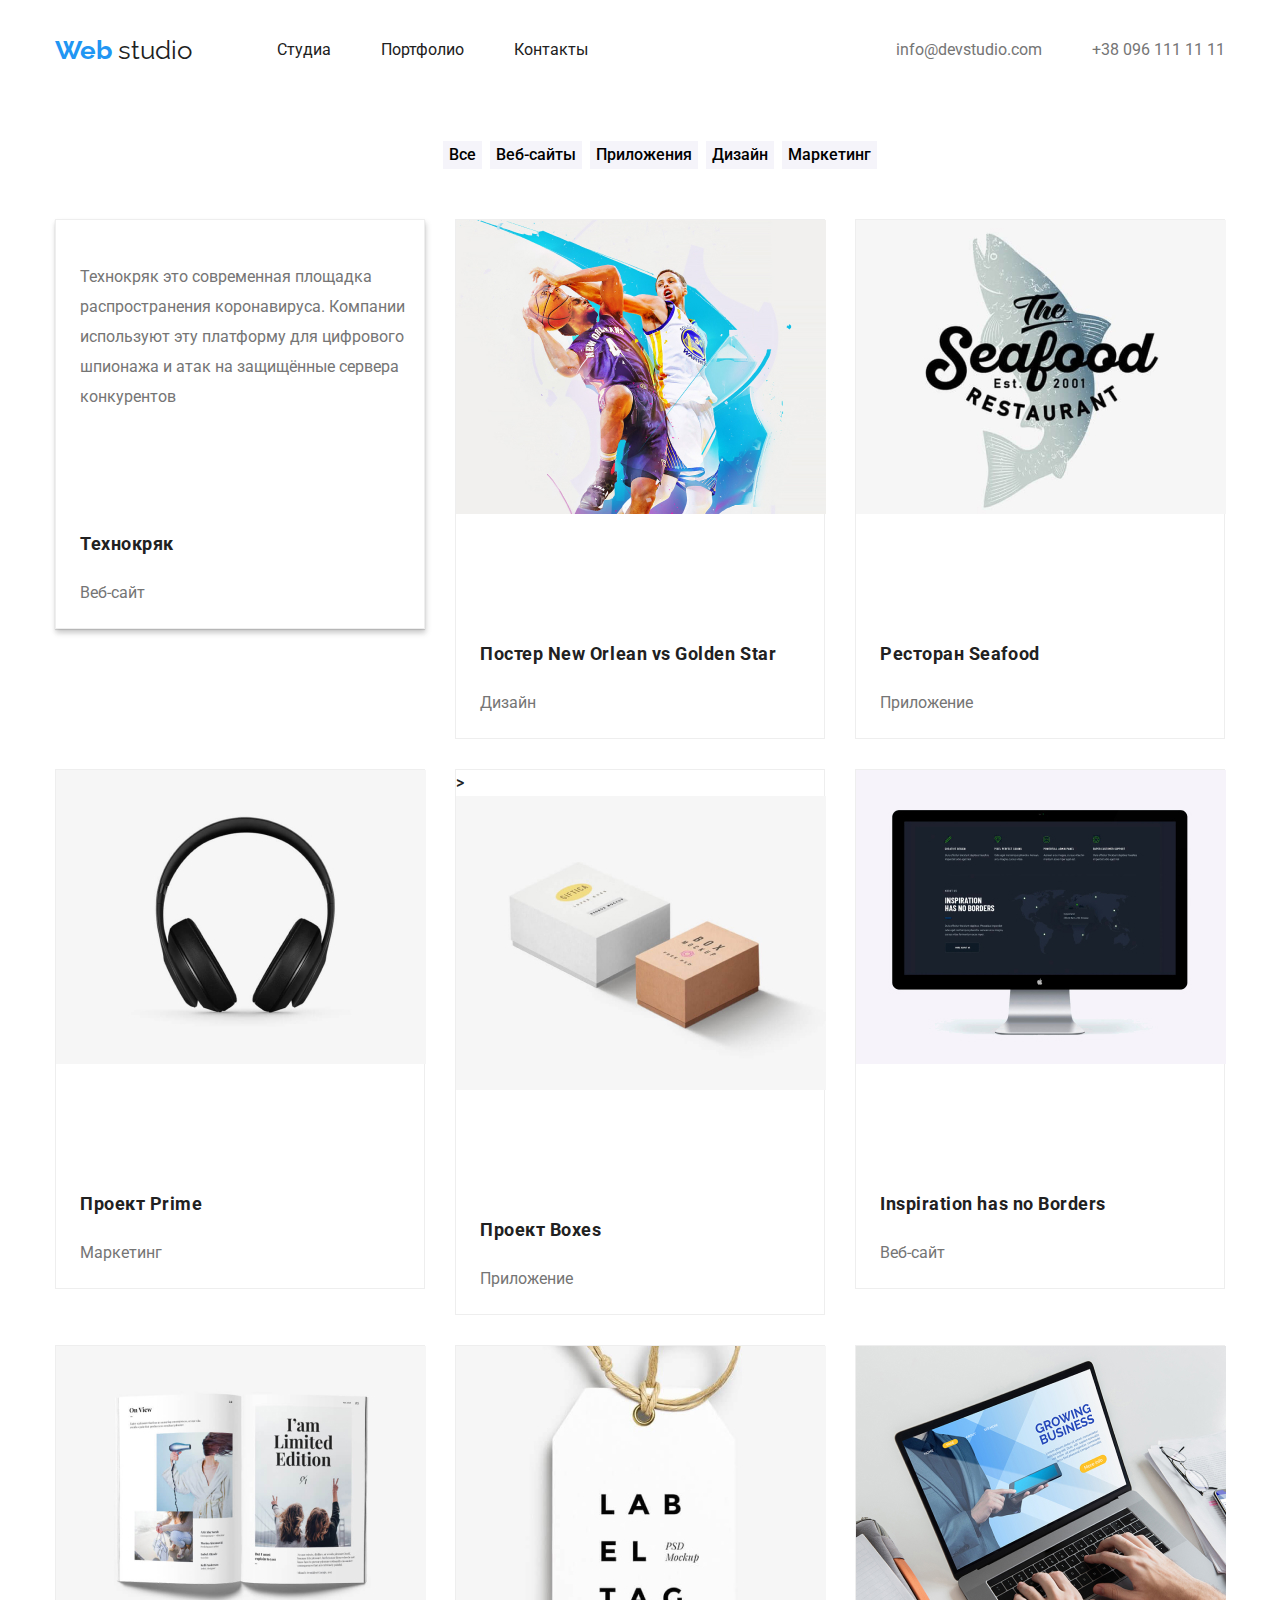
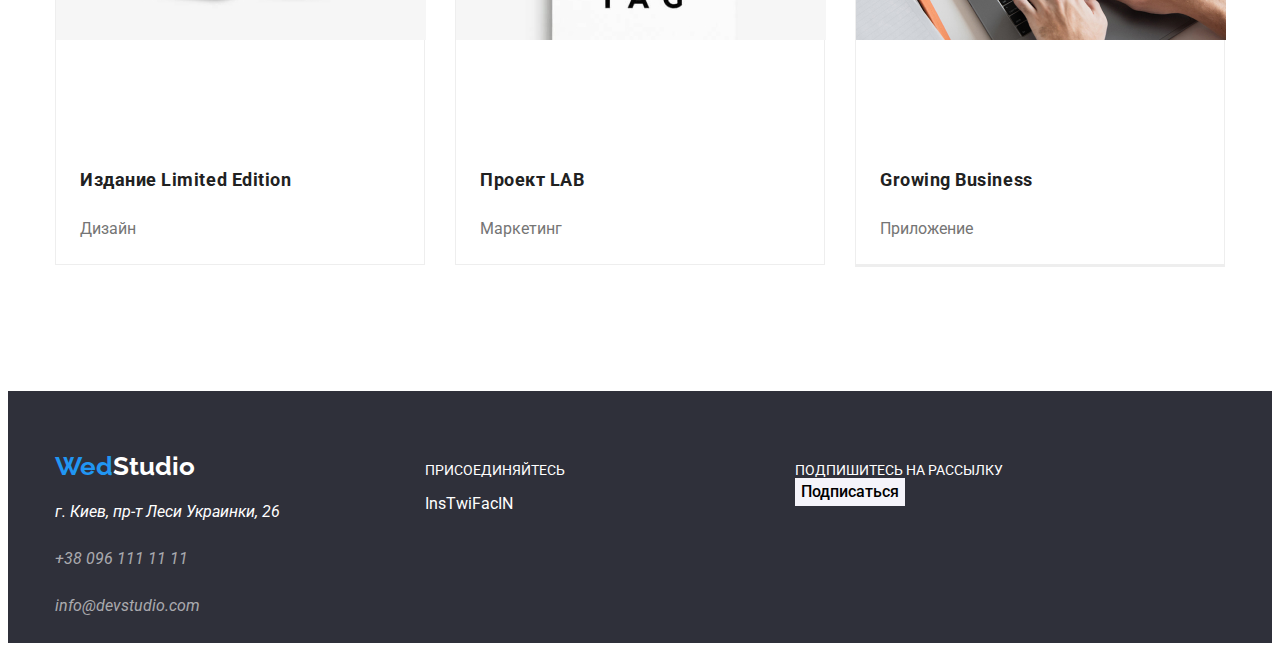
==== commit a27e9158: "commit12" ====
--- a/portfolio.html
+++ b/portfolio.html
@@ -67,6 +67,7 @@
           <!-- Картинки  -->
           <ul class="images">
             <li class="item">
+              <div class="border-first">
               <a class="item-links" href="">
                 <img src="#" alt="" />
                 <p>
@@ -74,66 +75,85 @@
                   коронавируса. Компании используют эту платформу для цифрового
                   шпионажа и атак на защищённые сервера конкурентов
                 </p>
-                <h2>Технокряк</h2>
+                <h2 class="item-title">Технокряк</h2>
                 <p>Веб-сайт</p>
               </a>
-            </li>
-
-            <li class="item">
-              <a class="item-links" href="">
-                <img src="./images/img001.jpg" alt="Баскетболисты" />
-                <h2 class="item-title">Постер New Orlean vs Golden Star</h2>
-                <p class="item-paragraph">Дизайн</p>
-              </a>
-            </li>
-            <li class="item">
-              <a class="item-links" href="">
-                <img src="./images/img002.jpg" alt="Емблема ресторана" />
-                <h2>Ресторан Seafood</h2>
+            </div>
+            </li>
+
+            <li class="item">
+              <div class="border">
+                <a class="" href="">
+                  <img src="./images/img001.jpg" alt="Баскетболисты" />
+
+                  <h2 class="item-title">Постер New Orlean vs Golden Star</h2>
+                  <p class="item-paragraph">Дизайн</p>
+                </a>
+              </div>
+            </li>
+
+            <li class="item">
+              <div class="border">
+                <a class="item-links" href="">
+                  <img src="./images/img002.jpg" alt="Емблема ресторана" />
+                  <h2 class="item-title">Ресторан Seafood</h2>
+                  <p>Приложение</p>
+                </a>
+              </div>
+            </li>
+            <li class="item">
+              <div class="border">
+                <a class="item-links" href="">
+                  <img src="./images/img003.jpg" alt="Наушники" />
+                  <h2 class="item-title">Проект Prime</h2>
+                  <p>Маркетинг</p>
+                </a>
+              </div>
+            </li>
+            <li class="item">
+              <div class="border">>
+              <a class="item-links" href="">
+                <img src="./images/img004.jpg" alt="Коробки" />
+                <h2 class="item-title">Проект Boxes</h2>
                 <p>Приложение</p>
               </a>
-            </li>
-            <li class="item">
-              <a class="item-links" href="">
-                <img src="./images/img003.jpg" alt="Наушники" />
-                <h2>Проект Prime</h2>
+            </div>
+          </li>
+            <li class="item">
+              <div class="border">
+              <a class="item-links" href="">
+                <img src="./images/img005.jpg" alt="Монитор" />
+                <h2 class="item-title">Inspiration has no Borders</h2>
+                <p>Веб-сайт</p>
+              </a>
+            </div>
+            </li>
+            <li class="item">
+              <div class="border">
+              <a class="item-links" href="">
+                <img src="./images/img006.jpg" alt="Книжка" />
+                <h2 class="item-title">Издание Limited Edition</h2>
+                <p>Дизайн</p>
+              </a>
+            </div>
+            </li>
+            <li class="item">
+              <div class="border">
+              <a class="item-links" href="">
+                <img src="./images/img007.jpg" alt="Бирка" />
+                <h2 class="item-title">Проект LAB</h2>
                 <p>Маркетинг</p>
               </a>
-            </li>
-            <li class="item">
-              <a class="item-links" href="">
-                <img src="./images/img004.jpg" alt="Коробки" />
-                <h2>Проект Boxes</h2>
+            </div>
+            </li>
+            <li class="item">
+              <div class="border">
+              <a class="item-links" href="">
+                <img src="./images/img008.jpg" alt="Ноутбук" />
+                <h2 class="item-title">Growing Business</h2>
                 <p>Приложение</p>
               </a>
-            </li>
-            <li class="item">
-              <a class="item-links" href="">
-                <img src="./images/img005.jpg" alt="Монитор" />
-                <h2>Inspiration has no Borders</h2>
-                <p>Веб-сайт</p>
-              </a>
-            </li>
-            <li class="item">
-              <a class="item-links" href="">
-                <img src="./images/img006.jpg" alt="Книжка" />
-                <h2>Издание Limited Edition</h2>
-                <p>Дизайн</p>
-              </a>
-            </li>
-            <li class="item">
-              <a class="item-links" href="">
-                <img src="./images/img007.jpg" alt="Бирка" />
-                <h2>Проект LAB</h2>
-                <p>Маркетинг</p>
-              </a>
-            </li>
-            <li class="item">
-              <a class="item-links" href="">
-                <img src="./images/img008.jpg" alt="Ноутбук" />
-                <h2>Growing Business</h2>
-                <p>Приложение</p>
-              </a>
+              <div class="border"></div>
             </li>
           </ul>
         </div>
--- a/styles.css
+++ b/styles.css
@@ -12,7 +12,9 @@
 /* ГЛАВНАЯ СТРАНИЦА */
 body {
   font-family: Roboto, sans-serif;
-}
+  
+}
+
 
 /* body {
   color: var(--primary-text-color);
@@ -29,6 +31,7 @@
   line-height: 36px;
   color: var(--primary-color);
 }
+
 p {
   font-style: normal;
   font-weight: normal;
@@ -69,7 +72,7 @@
   /* or 136% */
   letter-spacing: 0.06em;
   text-transform: uppercase;
-  /* color: #ffffff; поставить позже то не видно на странице*/
+  color: var(--white-collor);
 }
 .btn {
   background: #2196f3;
@@ -142,11 +145,14 @@
   line-height: 42px;
   letter-spacing: 0.03em;
   color: var(--primary-color);
-  text-align: center;
+  text-align:;
 
   margin-top: 94px;
   margin-bottom: 50px;
 }
+
+
+
 h2,
 .our-team {
   font-family: Roboto;
@@ -157,8 +163,11 @@
   letter-spacing: 0.03em;
   color: var(--primary-color);
   text-align: center;
-}
-h2,
+  display:block;
+  padding-top: 94px;
+  
+}
+h2
 .our-clients {
   font-family: Roboto;
   font-style: normal;
@@ -167,8 +176,9 @@
   line-height: 42px;
   letter-spacing: 0.03em;
   color: var(--primary-color);
-  margin-top: 94px;
-  margin-bottom: 50px;
+  /* margin-top: 94px;
+  margin-bottom: 50px; */
+  
 }
 
 
@@ -259,6 +269,7 @@
   padding-right: 15px;
   margin-right: auto;
   margin-left: auto;
+
 }
 
 .images  {
@@ -266,11 +277,21 @@
   flex-wrap: wrap;
 
   margin: 0px;
-  padding-top: 50px;
-  padding-bottom: 94px;
+  margin-top: 50px;
+  margin-bottom: 94px;
   padding-left: 0;
 
   list-style-type: none;
+}
+.border-first{
+  border: 1px solid #EEEEEE;
+box-sizing: border-box;
+box-shadow: 1px 4px 6px rgba(0, 0, 0, 0.16), 0px 4px 4px rgba(0, 0, 0, 0.06), 0px 1px 1px rgba(0, 0, 0, 0.12);
+}
+.border{
+  background: #FFFFFF;
+border: 1px solid #EEEEEE;
+box-sizing: border-box;
 }
 
 .images .item {
@@ -282,6 +303,9 @@
 .item:nth-child(3n) {
   margin-right: 0;
 }
+.item-title{
+  margin-top: 20px;
+}
 
 .images ul {
   display: flex;
@@ -307,13 +331,14 @@
   line-height: 26px;
   text-align: center;
   background: #f5f4fa;
+  border: none;
 }
 
 .button-menu {
   display: flex;
   justify-content: center;
-  padding-top: 50px;
-  margin: 0px;
+  margin-top: 50px;
+  /* margin: 0px; */
 }
 
 .button-item {
@@ -331,7 +356,9 @@
   font-size: 16px;
   line-height: 26px;
   color: var(--primary-color);
-}
+
+}
+
 
 .button:hover {
   color: #ffffff;
@@ -359,22 +386,22 @@
 }
 .nav {
   display: block;
-  padding-top: 32px;
-  padding-bottom: 32px;
+  margin-top: 32px;
+  margin-bottom: 32px;
   color: var(--primary-color);
 }
 .telefon {
   color: var(--gray-collor);
-  padding-top: 32px;
-  padding-bottom: 32px;
+  margin-top: 32px;
+  margin-bottom: 32px;
 }
 .telefon:hover {
   color: #2196f3;
 }
 .email {
   color: var(--gray-collor);
-  padding-top: 32px;
-  padding-bottom: 32px;
+  margin-top: 32px;
+  margin-bottom: 32px;
 }
 .email:hover {
   color: #2196f3;
@@ -399,6 +426,10 @@
 .footer-nav {
   display: block;
   color: rgba(255, 255, 255, 0.6);
+  margin-bottom: 9px;
+}
+.footer-nav:last-child{
+  margin-bottom: 0;
 }
 
 
@@ -429,6 +460,7 @@
   }
   .top{
   margin-top: 20px;
+  margin-bottom: 9px;
   color:var(--white-collor);
 }
 
@@ -437,8 +469,11 @@
 
 /* INDEX.HTML ПОЗИЦИОНИРОВАНИЕ MAIN */
 .section.service {
+  height: 600px;
   padding-top: 200px;
-  padding-bottom: 200px;
+  text-align: center;
+  
+  
 
   text-align: center;
   background-color: gray;
@@ -447,6 +482,7 @@
   width: 200px;
   height: 50px;
   background: #2196f3;
+  border: none;
 
   color: var(--white-collor);
 }
@@ -480,11 +516,16 @@
   margin-right: 30px;
 }
 /* OUR_TEAM */
-.continer .team {
-}
+
 .workers {
   display: flex;
 }
+.team{
+   background-color: #F5F4FA;
+   height: 702px;
+    
+}
+
 .workers p {
   font-family: Roboto;
   font-style: normal;
@@ -517,6 +558,7 @@
 .regular-clients{
   margin-bottom: 94px;
 }
+
 .svg{
   width: calc((100% - 150px ) / 6));
   margin-right: 30px;
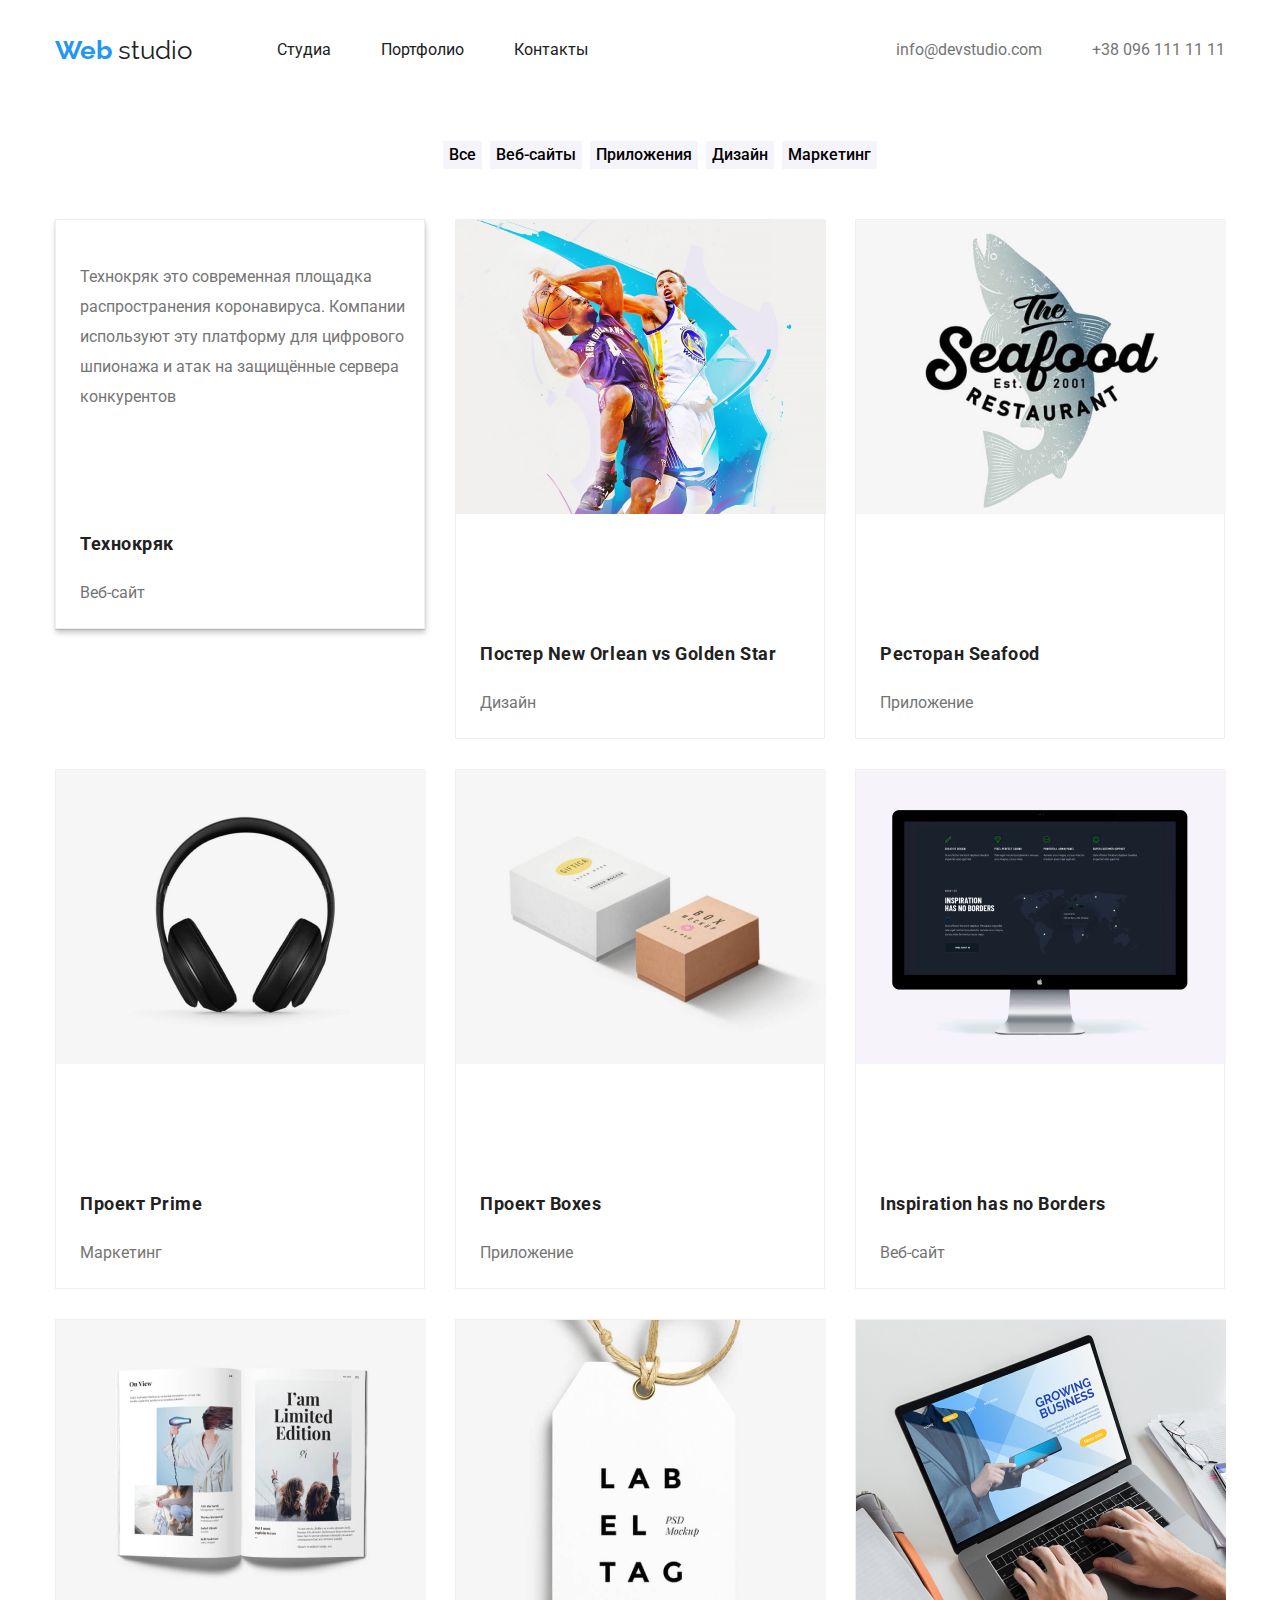
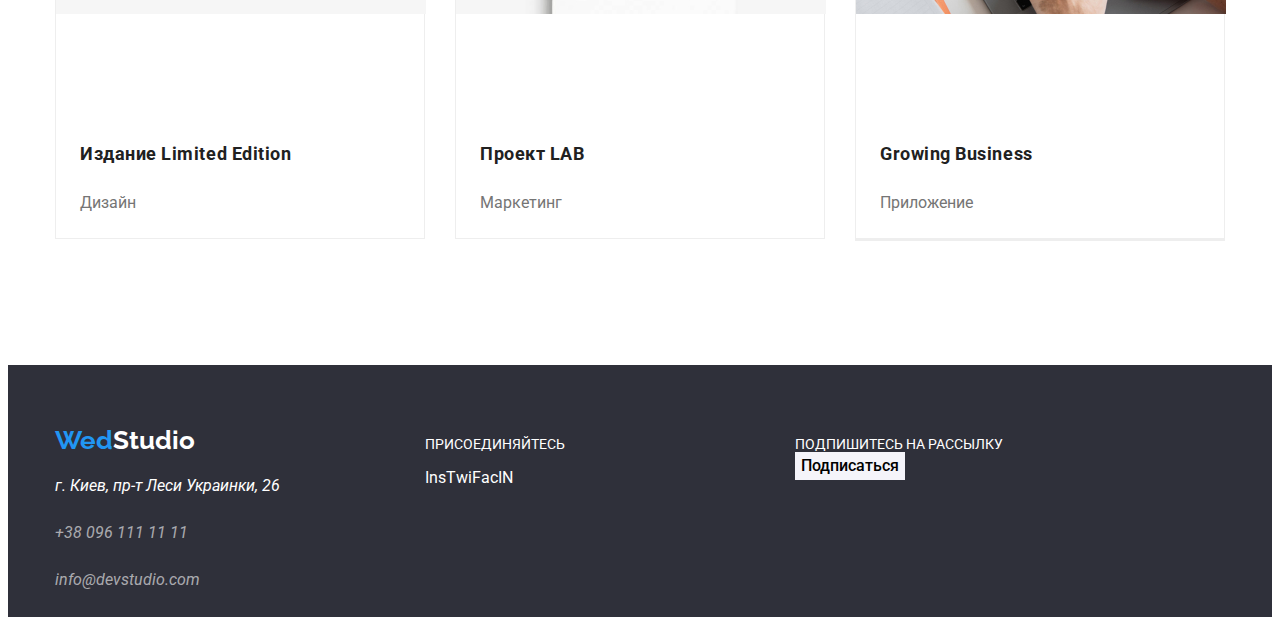
==== commit 1d9179d6: "commit11(1)" ====
--- a/portfolio.html
+++ b/portfolio.html
@@ -111,7 +111,7 @@
               </div>
             </li>
             <li class="item">
-              <div class="border">>
+              <div class="border">
               <a class="item-links" href="">
                 <img src="./images/img004.jpg" alt="Коробки" />
                 <h2 class="item-title">Проект Boxes</h2>
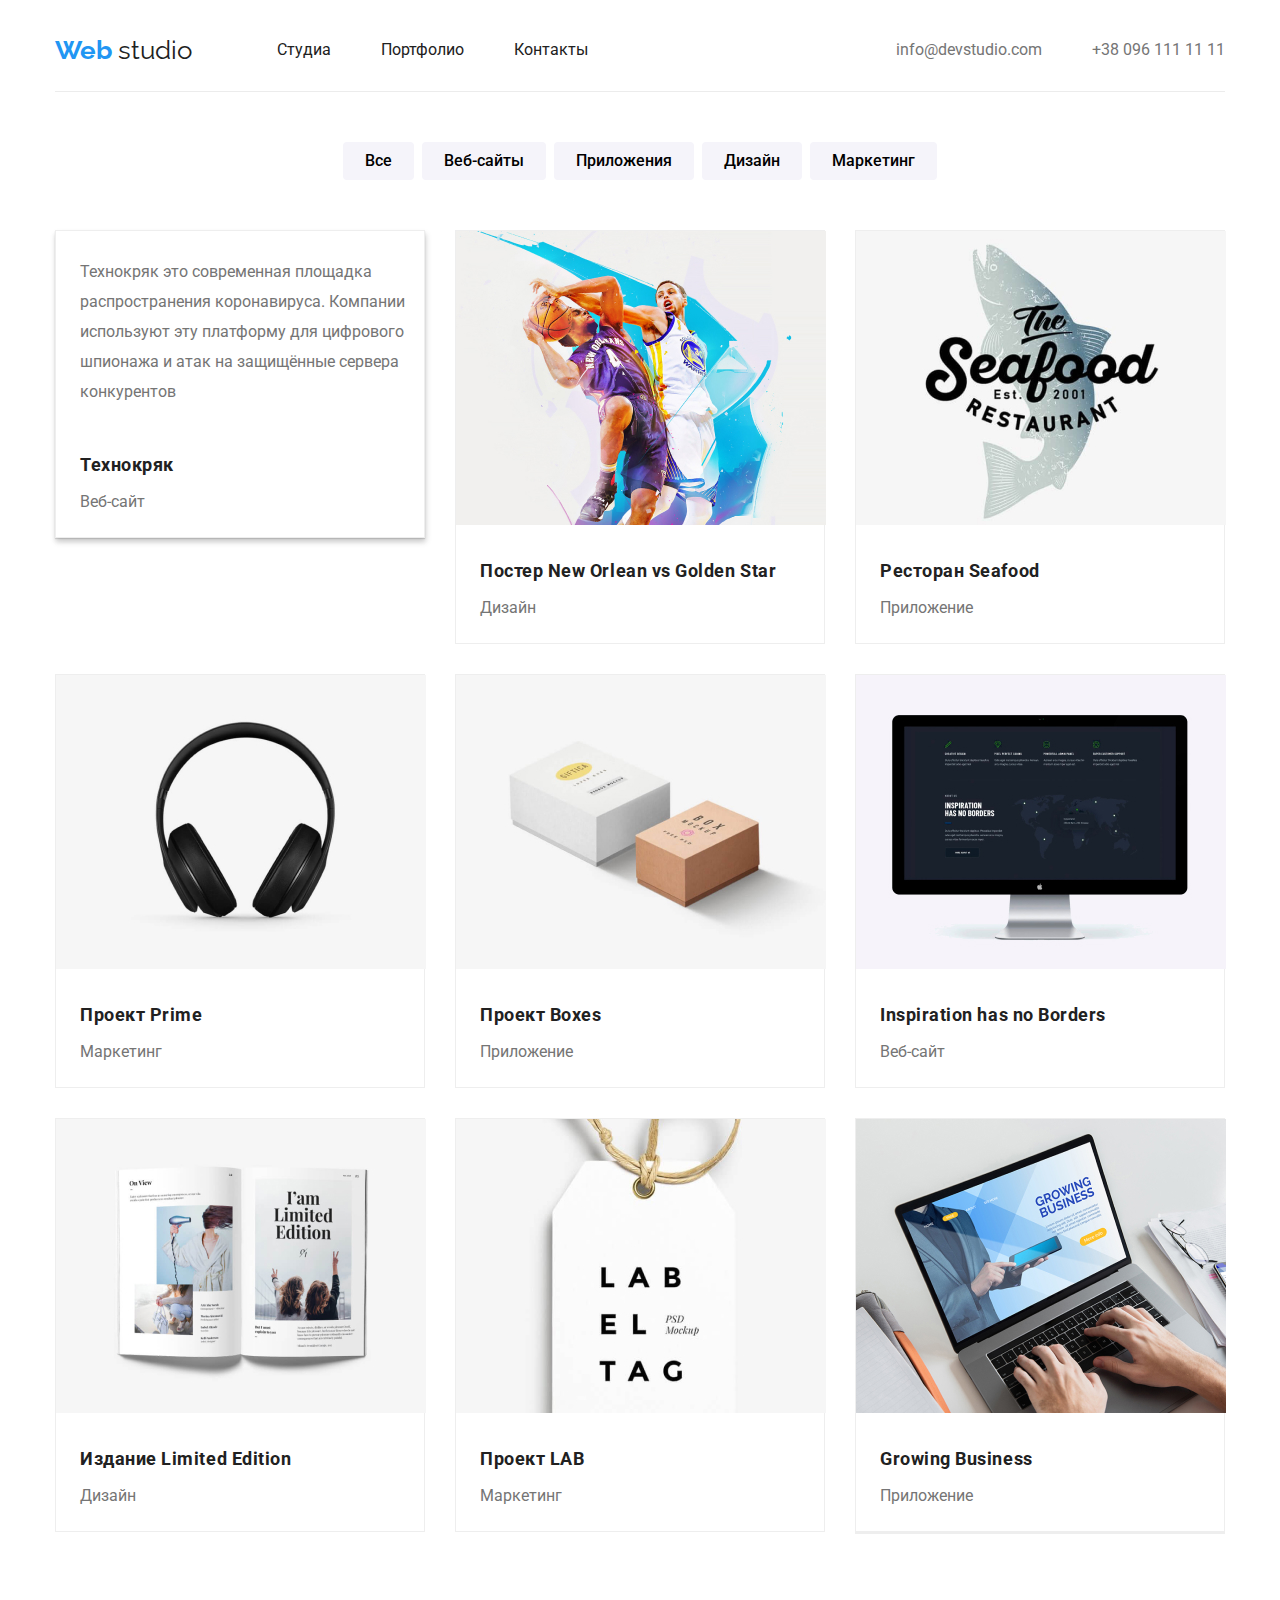
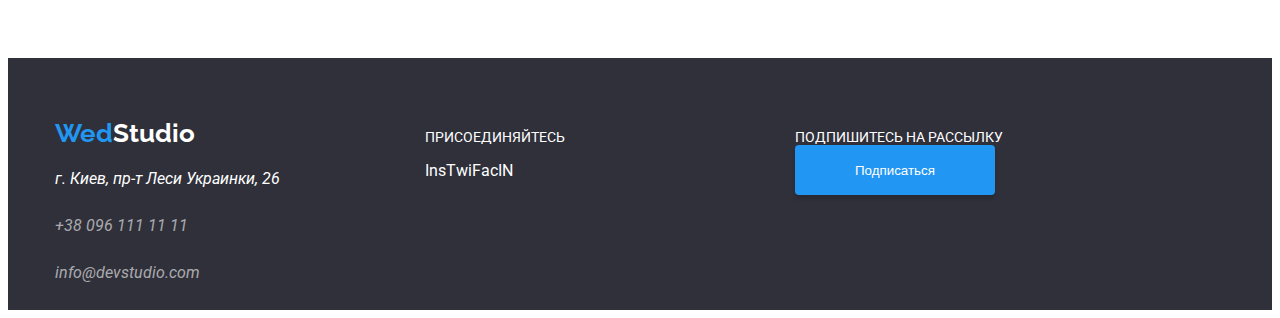
==== commit f5198c26: "commit14" ====
--- a/portfolio.html
+++ b/portfolio.html
@@ -200,7 +200,7 @@
           </div>
           <div class="footer-end calc">
             <p class="footer-text">Подпишитесь на рассылку</p>
-            <button type="button" class="button">Подписаться</button>
+            <button  class="button-footer" type="button">Подписаться</button>
           </div>
         </div>
       </div>
--- a/styles.css
+++ b/styles.css
@@ -73,6 +73,12 @@
   letter-spacing: 0.06em;
   text-transform: uppercase;
   color: var(--white-collor);
+
+  margin-top: 0;
+  padding-top: 200px;
+  
+ 
+  
 }
 .btn {
   background: #2196f3;
@@ -123,6 +129,8 @@
   line-height: 16px;
   letter-spacing: 0.03em;
   text-transform: uppercase;
+  margin-top: 0;
+ margin-bottom: 0;
 
   /* color: #ffffff;  применить по окончанию*/
   text-align: center;
@@ -147,24 +155,27 @@
   color: var(--primary-color);
   text-align:;
 
+   margin-top: 94px;
+  margin-bottom: 50px;
+}
+
+
+
+h2,
+.our-team {
+  font-family: Roboto;
+  font-style: normal;
+  font-weight: bold;
+  font-size: 36px;
+  line-height: 42px;
+  letter-spacing: 0.03em;
+  color: var(--primary-color);
+  text-align: center;
+  display:block;
   margin-top: 94px;
   margin-bottom: 50px;
-}
-
-
-
-h2,
-.our-team {
-  font-family: Roboto;
-  font-style: normal;
-  font-weight: bold;
-  font-size: 36px;
-  line-height: 42px;
-  letter-spacing: 0.03em;
-  color: var(--primary-color);
-  text-align: center;
-  display:block;
-  padding-top: 94px;
+  /* margin-top: 0;
+  margin-bottom: 0; */
   
 }
 h2
@@ -195,7 +206,9 @@
 }
 .images p {
   margin-left: 24px;
-  margin-bottom: 20px;
+  margin-top: 0;
+  margin-bottom: 0;
+  padding-bottom: 20px;
 }
 /* ПОРТФОЛИО ПОЗИЦИОНИРОВАНИЕ  HEADER */
 /* .logo-header .logotyp{
@@ -208,6 +221,7 @@
 .flex-header {
   display: flex;
   align-items: center;
+  border-bottom: 1px solid #ECECEC
 }
 .flex-header li {
   list-style-type: none;
@@ -235,7 +249,7 @@
 
 .header-item {
   /* background-color: violet; */
-  margin-right: 50px;
+  padding-right: 50px;
 }
 .header-item:last-child {
   margin-right: 0;
@@ -262,7 +276,7 @@
 /* ПОРТФОЛИО ПОЗИЦИОНИРОВАНИЕ  */
 .items{
   padding: 0;
-}
+  }
 .continer {
   width: 1170px;
   padding-left: 15px;
@@ -332,13 +346,17 @@
   text-align: center;
   background: #f5f4fa;
   border: none;
+  border-radius: 4px;
+  padding: 6px 22px;
 }
 
 .button-menu {
   display: flex;
   justify-content: center;
   margin-top: 50px;
-  /* margin: 0px; */
+  /* margin-top: 0; */
+  margin-bottom: 0;
+  padding-left: 0;
 }
 
 .button-item {
@@ -463,26 +481,38 @@
   margin-bottom: 9px;
   color:var(--white-collor);
 }
+.button-footer{
+  position: absolute;
+width: 200px;
+height: 50px;
+
+background: #2196F3;
+box-shadow: 0px 4px 4px rgba(0, 0, 0, 0.15);
+border-radius: 4px;
+color: var(--white-collor);
+border: none;
+}
 
 
 
 
 /* INDEX.HTML ПОЗИЦИОНИРОВАНИЕ MAIN */
 .section.service {
+  
+  /* margin-top: 200px;
+  margin-bottom: 280px; */
   height: 600px;
-  padding-top: 200px;
+  
   text-align: center;
-  
-  
-
-  text-align: center;
-  background-color: gray;
+
+   background-color: gray;
 }
 .btn-centr {
   width: 200px;
   height: 50px;
   background: #2196f3;
   border: none;
+  
 
   color: var(--white-collor);
 }
@@ -497,6 +527,8 @@
 .aggregate {
   display: flex;
   margin-top: 90px;
+  /* margin-top: 0; */
+  margin-bottom: 0;
 }
 
 .bacground {
@@ -525,6 +557,9 @@
    height: 702px;
     
 }
+.perfect{
+  padding-top: 94px;
+}
 
 .workers p {
   font-family: Roboto;
@@ -554,10 +589,12 @@
 
 .regular-clients {
   display: flex;
-}
-.regular-clients{
   margin-bottom: 94px;
-}
+  margin-top: 0;
+
+  
+}
+
 
 .svg{
   width: calc((100% - 150px ) / 6));
